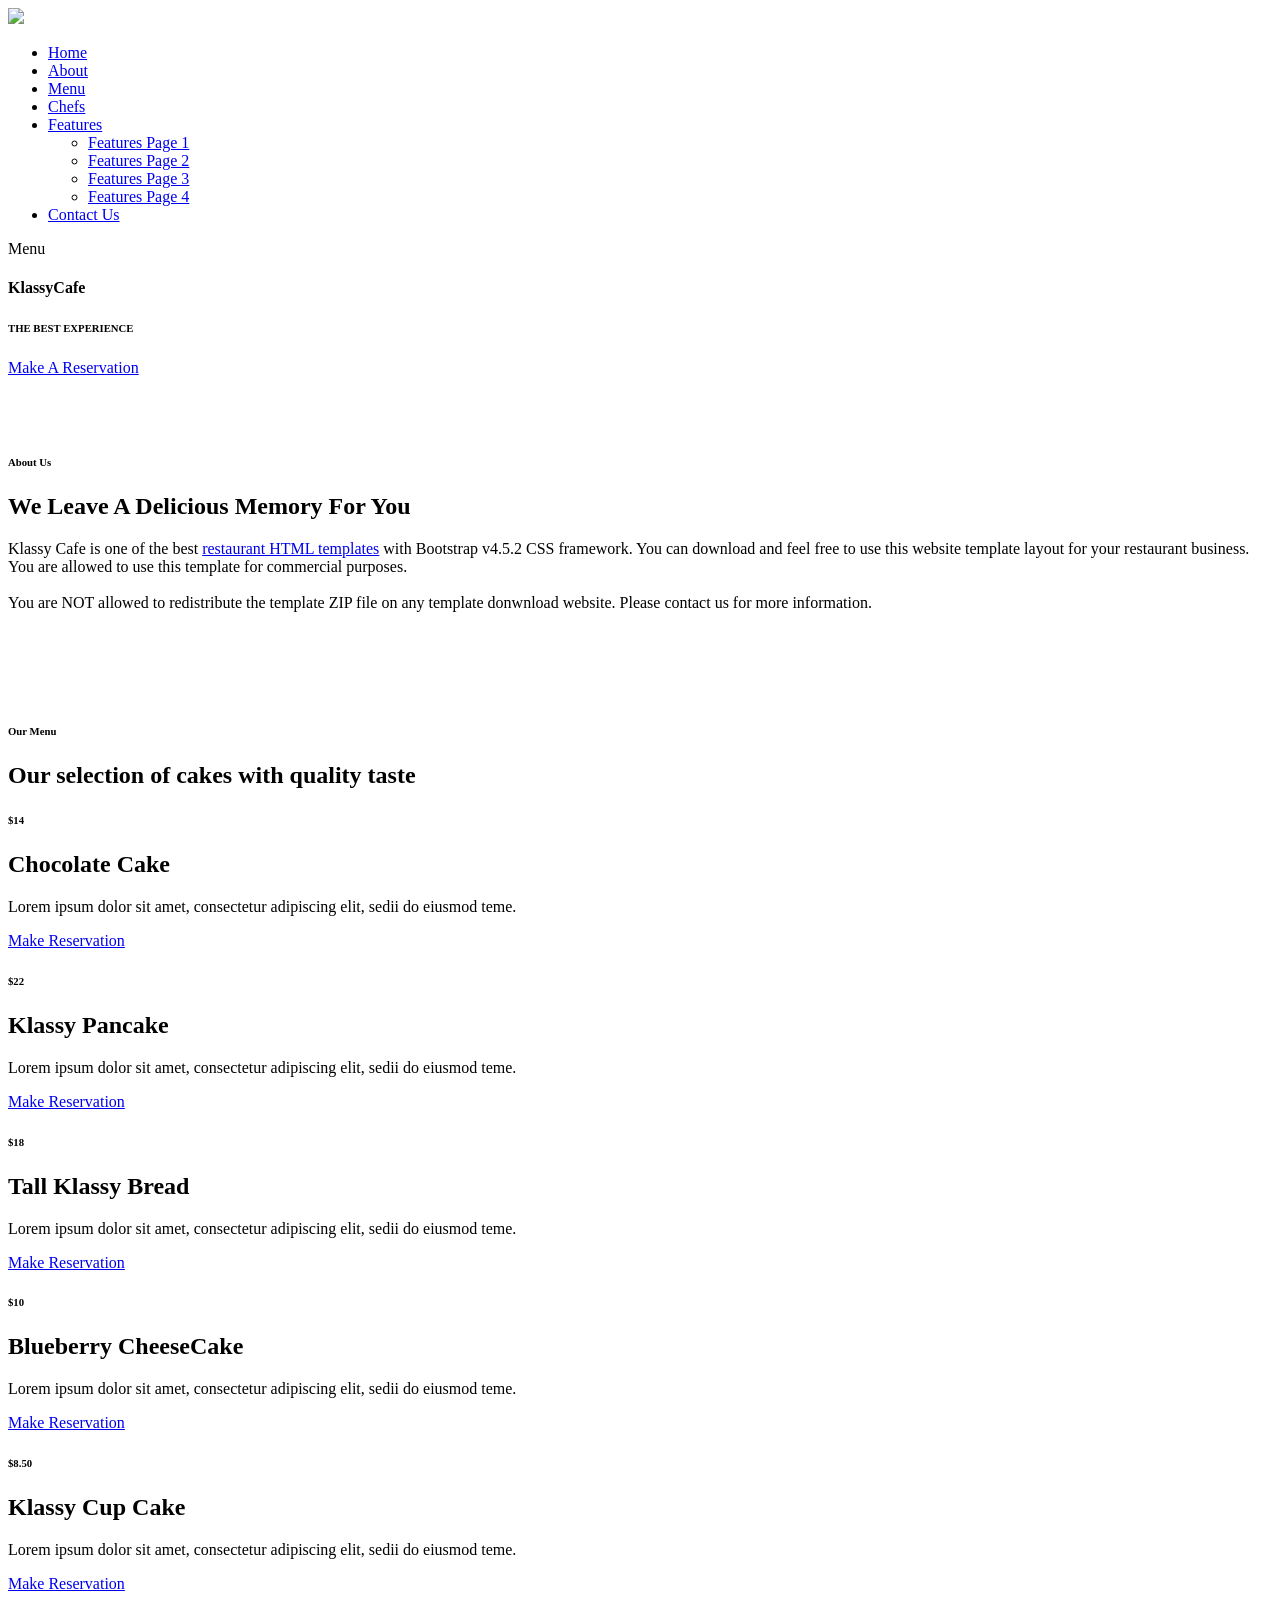
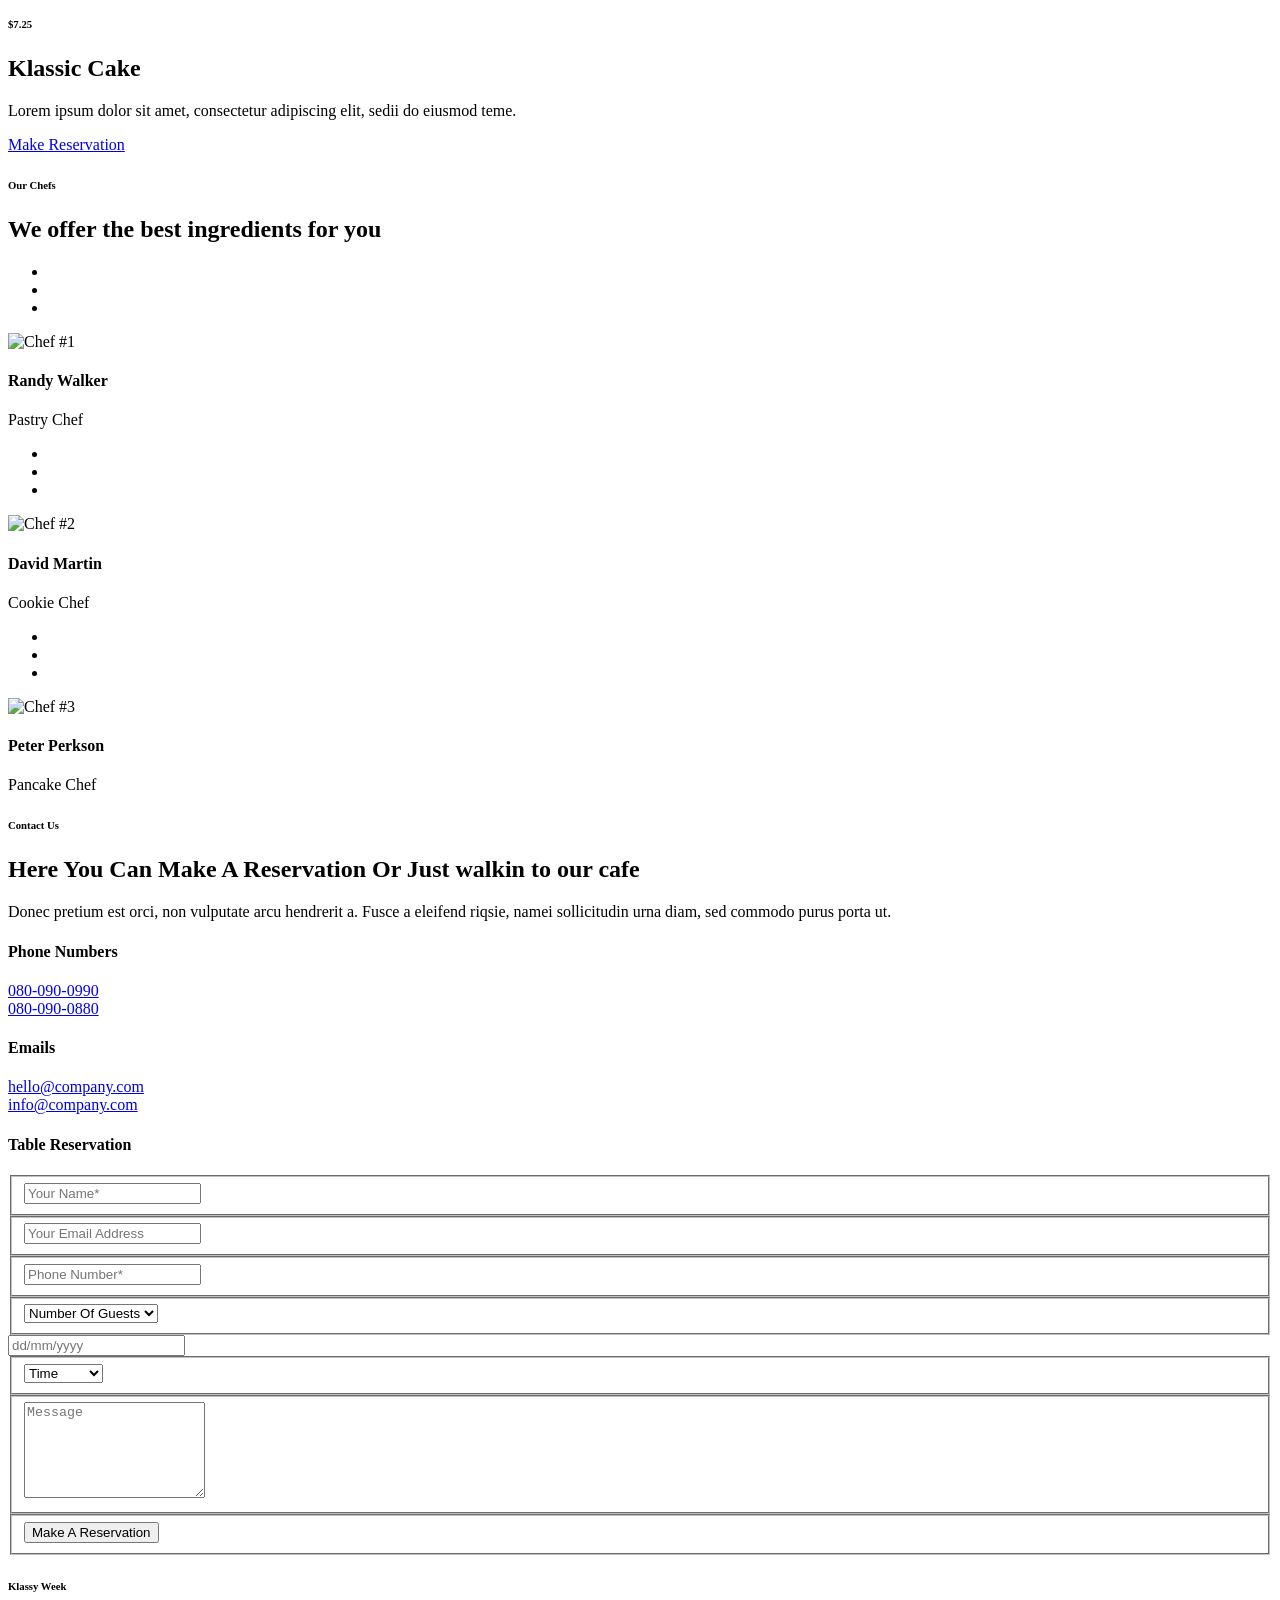
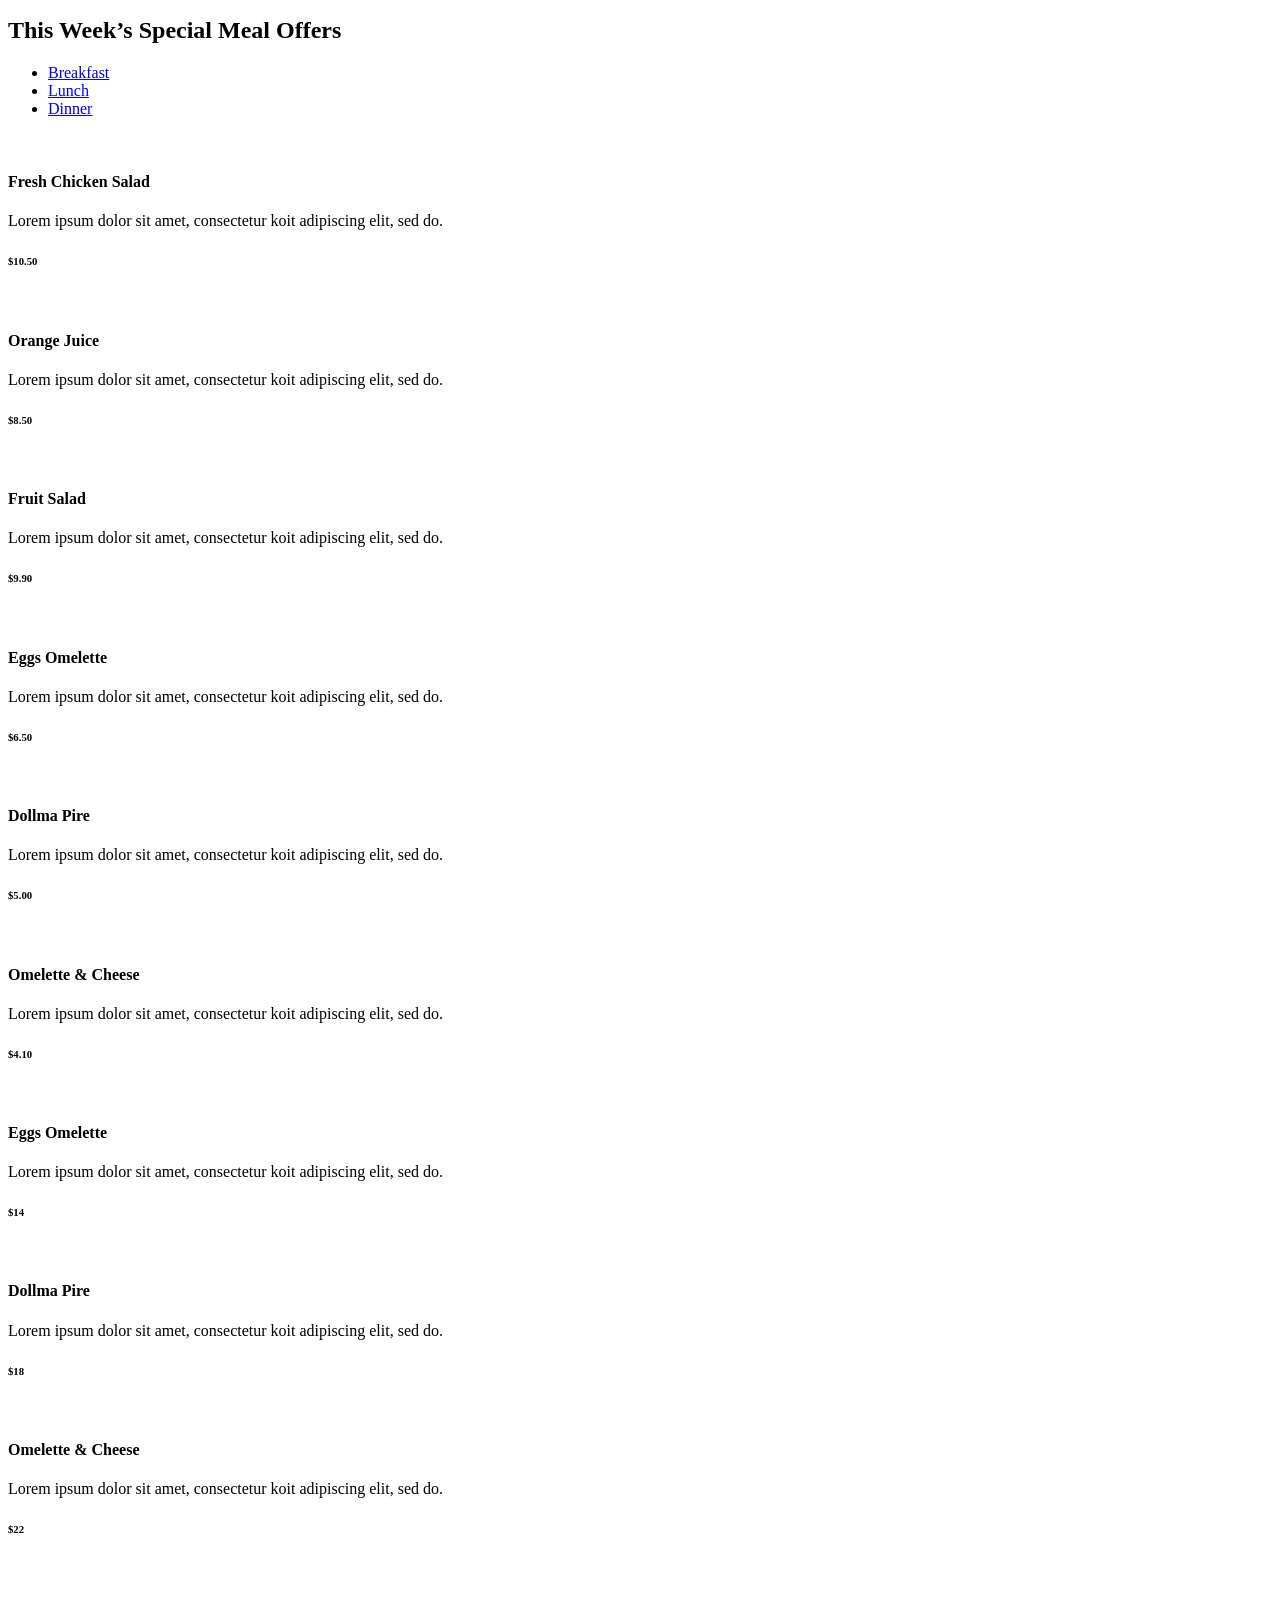
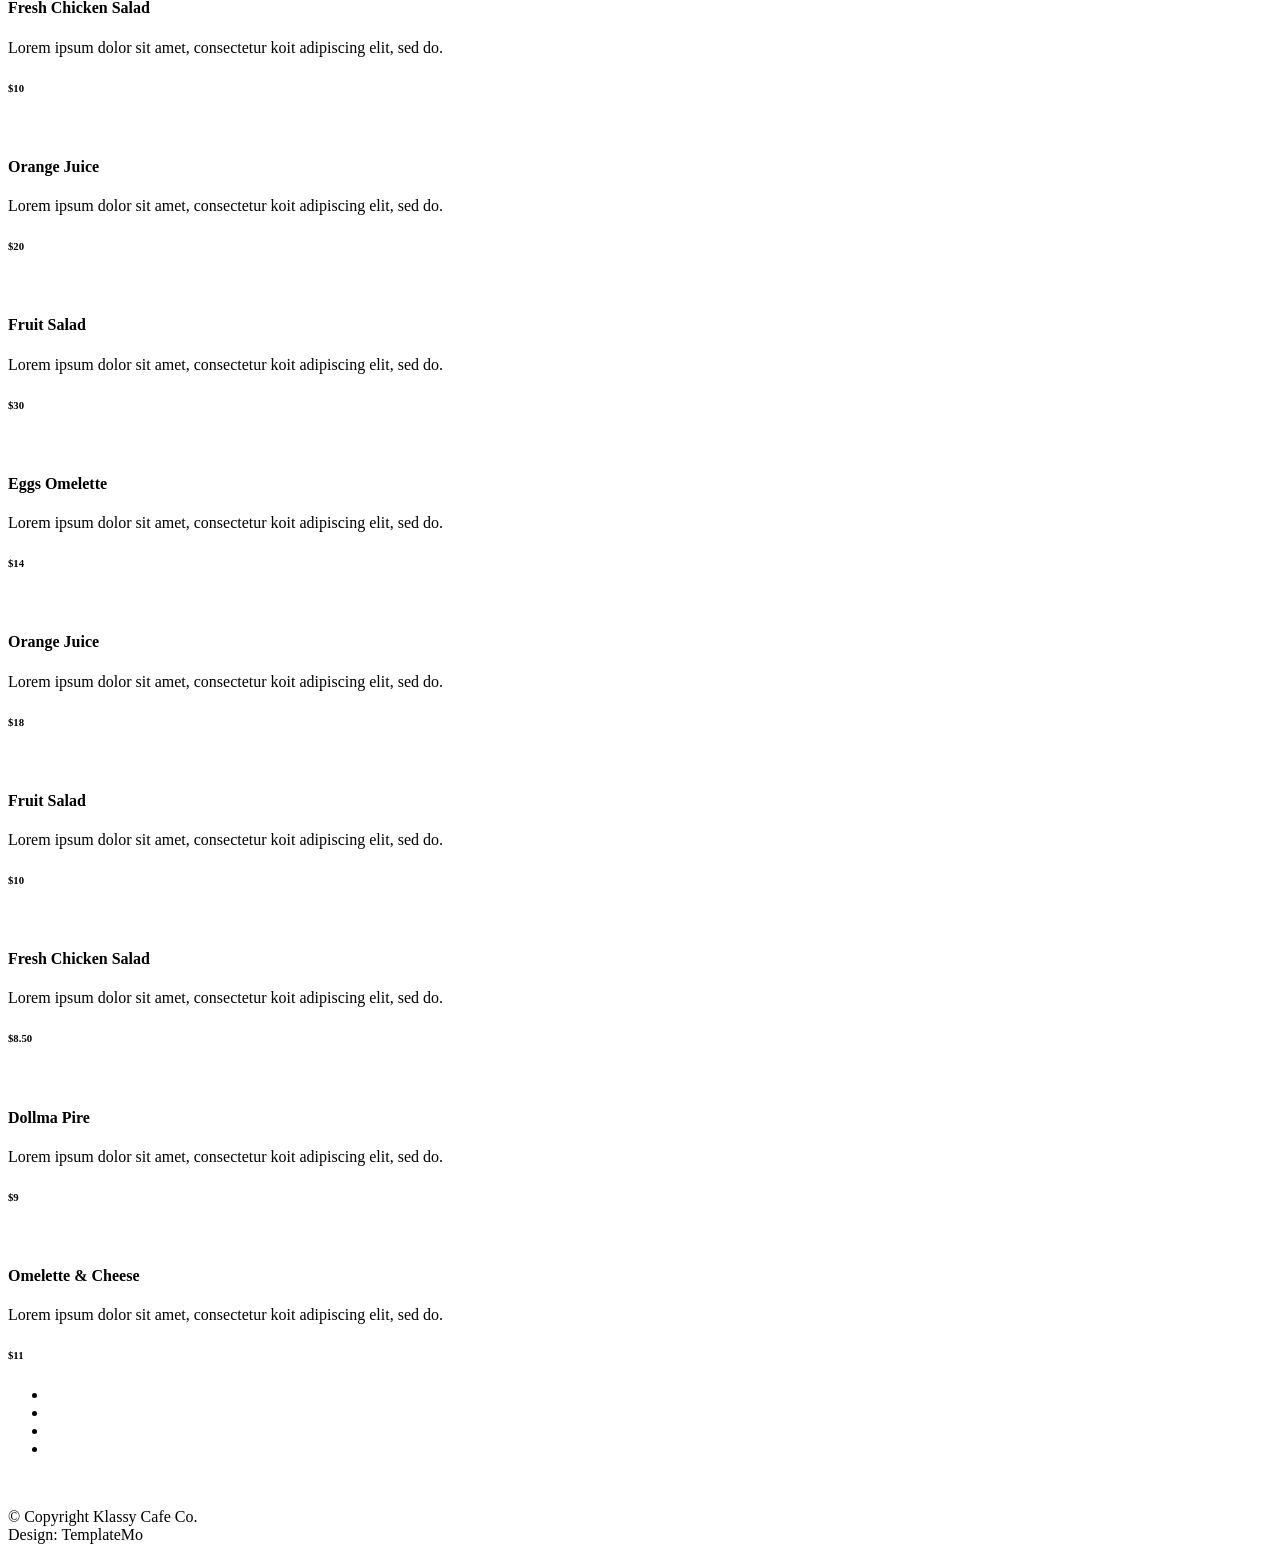
==== index.html @ 5d62da08 "Add files via upload" ====
<!DOCTYPE html>
<html lang="en">

  <head>

    <meta charset="utf-8">
    <meta name="viewport" content="width=device-width, initial-scale=1, shrink-to-fit=no">
    <meta name="description" content="">
    <meta name="author" content="">
    <link href="https://fonts.googleapis.com/css?family=Poppins:100,200,300,400,500,600,700,800,900&display=swap" rel="stylesheet">
    <link href="https://fonts.googleapis.com/css2?family=Dancing+Script:wght@400;500;600;700&display=swap" rel="stylesheet">

    <title>Klassy Cafe - Restaurant HTML Template</title>
<!--
    
TemplateMo 558 Klassy Cafe

https://templatemo.com/tm-558-klassy-cafe

-->
    <!-- Additional CSS Files -->
    <link rel="stylesheet" type="text/css" href="assets/css/bootstrap.min.css">

    <link rel="stylesheet" type="text/css" href="assets/css/font-awesome.css">

    <link rel="stylesheet" href="assets/css/templatemo-klassy-cafe.css">

    <link rel="stylesheet" href="assets/css/owl-carousel.css">

    <link rel="stylesheet" href="assets/css/lightbox.css">

    </head>
    
    <body>
    
    <!-- ***** Preloader Start ***** -->
    <div id="preloader">
        <div class="jumper">
            <div></div>
            <div></div>
            <div></div>
        </div>
    </div>  
    <!-- ***** Preloader End ***** -->
    
    
    <!-- ***** Header Area Start ***** -->
    <header class="header-area header-sticky">
        <div class="container">
            <div class="row">
                <div class="col-12">
                    <nav class="main-nav">
                        <!-- ***** Logo Start ***** -->
                        <a href="index.html" class="logo">
                            <img src="assets/images/klassy-logo.png" align="klassy cafe html template">
                        </a>
                        <!-- ***** Logo End ***** -->
                        <!-- ***** Menu Start ***** -->
                        <ul class="nav">
                            <li class="scroll-to-section"><a href="#top" class="active">Home</a></li>
                            <li class="scroll-to-section"><a href="#about">About</a></li>
                           	
                        <!-- 
                            <li class="submenu">
                                <a href="javascript:;">Drop Down</a>
                                <ul>
                                    <li><a href="#">Drop Down Page 1</a></li>
                                    <li><a href="#">Drop Down Page 2</a></li>
                                    <li><a href="#">Drop Down Page 3</a></li>
                                </ul>
                            </li>
                        -->
                            <li class="scroll-to-section"><a href="#menu">Menu</a></li>
                            <li class="scroll-to-section"><a href="#chefs">Chefs</a></li> 
                            <li class="submenu">
                                <a href="javascript:;">Features</a>
                                <ul>
                                    <li><a href="#">Features Page 1</a></li>
                                    <li><a href="#">Features Page 2</a></li>
                                    <li><a href="#">Features Page 3</a></li>
                                    <li><a href="#">Features Page 4</a></li>
                                </ul>
                            </li>
                            <!-- <li class=""><a rel="sponsored" href="https://templatemo.com" target="_blank">External URL</a></li> -->
                            <li class="scroll-to-section"><a href="#reservation">Contact Us</a></li> 
                        </ul>        
                        <a class='menu-trigger'>
                            <span>Menu</span>
                        </a>
                        <!-- ***** Menu End ***** -->
                    </nav>
                </div>
            </div>
        </div>
    </header>
    <!-- ***** Header Area End ***** -->

    <!-- ***** Main Banner Area Start ***** -->
    <div id="top">
        <div class="container-fluid">
            <div class="row">
                <div class="col-lg-4">
                    <div class="left-content">
                        <div class="inner-content">
                            <h4>KlassyCafe</h4>
                            <h6>THE BEST EXPERIENCE</h6>
                            <div class="main-white-button scroll-to-section">
                                <a href="#reservation">Make A Reservation</a>
                            </div>
                        </div>
                    </div>
                </div>
                <div class="col-lg-8">
                    <div class="main-banner header-text">
                        <div class="Modern-Slider">
                          <!-- Item -->
                          <div class="item">
                            <div class="img-fill">
                                <img src="assets/images/slide-01.jpg" alt="">
                            </div>
                          </div>
                          <!-- // Item -->
                          <!-- Item -->
                          <div class="item">
                            <div class="img-fill">
                                <img src="assets/images/slide-02.jpg" alt="">
                            </div>
                          </div>
                          <!-- // Item -->
                          <!-- Item -->
                          <div class="item">
                            <div class="img-fill">
                                <img src="assets/images/slide-03.jpg" alt="">
                            </div>
                          </div>
                          <!-- // Item -->
                        </div>
                    </div>
                </div>
            </div>
        </div>
    </div>
    <!-- ***** Main Banner Area End ***** -->

    <!-- ***** About Area Starts ***** -->
    <section class="section" id="about">
        <div class="container">
            <div class="row">
                <div class="col-lg-6 col-md-6 col-xs-12">
                    <div class="left-text-content">
                        <div class="section-heading">
                            <h6>About Us</h6>
                            <h2>We Leave A Delicious Memory For You</h2>
                        </div>
                        <p>Klassy Cafe is one of the best <a href="https://templatemo.com/tag/restaurant" target="_blank" rel="sponsored">restaurant HTML templates</a> with Bootstrap v4.5.2 CSS framework. You can download and feel free to use this website template layout for your restaurant business. You are allowed to use this template for commercial purposes. <br><br>You are NOT allowed to redistribute the template ZIP file on any template donwnload website. Please contact us for more information.</p>
                        <div class="row">
                            <div class="col-4">
                                <img src="assets/images/about-thumb-01.jpg" alt="">
                            </div>
                            <div class="col-4">
                                <img src="assets/images/about-thumb-02.jpg" alt="">
                            </div>
                            <div class="col-4">
                                <img src="assets/images/about-thumb-03.jpg" alt="">
                            </div>
                        </div>
                    </div>
                </div>
                <div class="col-lg-6 col-md-6 col-xs-12">
                    <div class="right-content">
                        <div class="thumb">
                            <a rel="nofollow" href="http://youtube.com"><i class="fa fa-play"></i></a>
                            <img src="assets/images/about-video-bg.jpg" alt="">
                        </div>
                    </div>
                </div>
            </div>
        </div>
    </section>
    <!-- ***** About Area Ends ***** -->

    <!-- ***** Menu Area Starts ***** -->
    <section class="section" id="menu">
        <div class="container">
            <div class="row">
                <div class="col-lg-4">
                    <div class="section-heading">
                        <h6>Our Menu</h6>
                        <h2>Our selection of cakes with quality taste</h2>
                    </div>
                </div>
            </div>
        </div>
        <div class="menu-item-carousel">
            <div class="col-lg-12">
                <div class="owl-menu-item owl-carousel">
                    <div class="item">
                        <div class='card card1'>
                            <div class="price"><h6>$14</h6></div>
                            <div class='info'>
                              <h1 class='title'>Chocolate Cake</h1>
                              <p class='description'>Lorem ipsum dolor sit amet, consectetur adipiscing elit, sedii do eiusmod teme.</p>
                              <div class="main-text-button">
                                  <div class="scroll-to-section"><a href="#reservation">Make Reservation <i class="fa fa-angle-down"></i></a></div>
                              </div>
                            </div>
                        </div>
                    </div>
                    <div class="item">
                        <div class='card card2'>
                            <div class="price"><h6>$22</h6></div>
                            <div class='info'>
                              <h1 class='title'>Klassy Pancake</h1>
                              <p class='description'>Lorem ipsum dolor sit amet, consectetur adipiscing elit, sedii do eiusmod teme.</p>
                              <div class="main-text-button">
                                  <div class="scroll-to-section"><a href="#reservation">Make Reservation <i class="fa fa-angle-down"></i></a></div>
                              </div>
                            </div>
                        </div>
                    </div>
                    <div class="item">
                        <div class='card card3'>
                            <div class="price"><h6>$18</h6></div>
                            <div class='info'>
                              <h1 class='title'>Tall Klassy Bread</h1>
                              <p class='description'>Lorem ipsum dolor sit amet, consectetur adipiscing elit, sedii do eiusmod teme.</p>
                              <div class="main-text-button">
                                  <div class="scroll-to-section"><a href="#reservation">Make Reservation <i class="fa fa-angle-down"></i></a></div>
                              </div>
                            </div>
                        </div>
                    </div>
                    <div class="item">
                        <div class='card card4'>
                            <div class="price"><h6>$10</h6></div>
                            <div class='info'>
                              <h1 class='title'>Blueberry CheeseCake</h1>
                              <p class='description'>Lorem ipsum dolor sit amet, consectetur adipiscing elit, sedii do eiusmod teme.</p>
                              <div class="main-text-button">
                                  <div class="scroll-to-section"><a href="#reservation">Make Reservation <i class="fa fa-angle-down"></i></a></div>
                              </div>
                            </div>
                        </div>
                    </div>
                    <div class="item">
                        <div class='card card5'>
                            <div class="price"><h6>$8.50</h6></div>
                            <div class='info'>
                              <h1 class='title'>Klassy Cup Cake</h1>
                              <p class='description'>Lorem ipsum dolor sit amet, consectetur adipiscing elit, sedii do eiusmod teme.</p>
                              <div class="main-text-button">
                                  <div class="scroll-to-section"><a href="#reservation">Make Reservation <i class="fa fa-angle-down"></i></a></div>
                              </div>
                            </div>
                        </div>
                    </div>
                    <div class="item">
                        <div class='card card3'>
                            <div class="price"><h6>$7.25</h6></div>
                            <div class='info'>
                              <h1 class='title'>Klassic Cake</h1>
                              <p class='description'>Lorem ipsum dolor sit amet, consectetur adipiscing elit, sedii do eiusmod teme.</p>
                              <div class="main-text-button">
                                  <div class="scroll-to-section"><a href="#reservation">Make Reservation <i class="fa fa-angle-down"></i></a></div>
                              </div>
                            </div>
                        </div>
                    </div>
                </div>
            </div>
        </div>
    </section>
    <!-- ***** Menu Area Ends ***** -->

    <!-- ***** Chefs Area Starts ***** -->
    <section class="section" id="chefs">
        <div class="container">
            <div class="row">
                <div class="col-lg-4 offset-lg-4 text-center">
                    <div class="section-heading">
                        <h6>Our Chefs</h6>
                        <h2>We offer the best ingredients for you</h2>
                    </div>
                </div>
            </div>
            <div class="row">
                <div class="col-lg-4">
                    <div class="chef-item">
                        <div class="thumb">
                            <div class="overlay"></div>
                            <ul class="social-icons">
                                <li><a href="#"><i class="fa fa-facebook"></i></a></li>
                                <li><a href="#"><i class="fa fa-twitter"></i></a></li>
                                <li><a href="#"><i class="fa fa-instagram"></i></a></li>
                            </ul>
                            <img src="assets/images/chefs-01.jpg" alt="Chef #1">
                        </div>
                        <div class="down-content">
                            <h4>Randy Walker</h4>
                            <span>Pastry Chef</span>
                        </div>
                    </div>
                </div>
                <div class="col-lg-4">
                    <div class="chef-item">
                        <div class="thumb">
                            <div class="overlay"></div>
                            <ul class="social-icons">
                                <li><a href="#"><i class="fa fa-facebook"></i></a></li>
                                <li><a href="#"><i class="fa fa-twitter"></i></a></li>
                                <li><a href="#"><i class="fa fa-behance"></i></a></li>
                            </ul>
                            <img src="assets/images/chefs-02.jpg" alt="Chef #2">
                        </div>
                        <div class="down-content">
                            <h4>David Martin</h4>
                            <span>Cookie Chef</span>
                        </div>
                    </div>
                </div>
                <div class="col-lg-4">
                    <div class="chef-item">
                        <div class="thumb">
                            <div class="overlay"></div>
                            <ul class="social-icons">
                                <li><a href="#"><i class="fa fa-facebook"></i></a></li>
                                <li><a href="#"><i class="fa fa-twitter"></i></a></li>
                                <li><a href="#"><i class="fa fa-google"></i></a></li>
                            </ul>
                            <img src="assets/images/chefs-03.jpg" alt="Chef #3">
                        </div>
                        <div class="down-content">
                            <h4>Peter Perkson</h4>
                            <span>Pancake Chef</span>
                        </div>
                    </div>
                </div>
            </div>
        </div>
    </section>
    <!-- ***** Chefs Area Ends ***** -->

    <!-- ***** Reservation Us Area Starts ***** -->
    <section class="section" id="reservation">
        <div class="container">
            <div class="row">
                <div class="col-lg-6 align-self-center">
                    <div class="left-text-content">
                        <div class="section-heading">
                            <h6>Contact Us</h6>
                            <h2>Here You Can Make A Reservation Or Just walkin to our cafe</h2>
                        </div>
                        <p>Donec pretium est orci, non vulputate arcu hendrerit a. Fusce a eleifend riqsie, namei sollicitudin urna diam, sed commodo purus porta ut.</p>
                        <div class="row">
                            <div class="col-lg-6">
                                <div class="phone">
                                    <i class="fa fa-phone"></i>
                                    <h4>Phone Numbers</h4>
                                    <span><a href="#">080-090-0990</a><br><a href="#">080-090-0880</a></span>
                                </div>
                            </div>
                            <div class="col-lg-6">
                                <div class="message">
                                    <i class="fa fa-envelope"></i>
                                    <h4>Emails</h4>
                                    <span><a href="#">hello@company.com</a><br><a href="#">info@company.com</a></span>
                                </div>
                            </div>
                        </div>
                    </div>
                </div>
                <div class="col-lg-6">
                    <div class="contact-form">
                        <form id="contact" action="" method="post">
                          <div class="row">
                            <div class="col-lg-12">
                                <h4>Table Reservation</h4>
                            </div>
                            <div class="col-lg-6 col-sm-12">
                              <fieldset>
                                <input name="name" type="text" id="name" placeholder="Your Name*" required="">
                              </fieldset>
                            </div>
                            <div class="col-lg-6 col-sm-12">
                              <fieldset>
                              <input name="email" type="text" id="email" pattern="[^ @]*@[^ @]*" placeholder="Your Email Address" required="">
                            </fieldset>
                            </div>
                            <div class="col-lg-6 col-sm-12">
                              <fieldset>
                                <input name="phone" type="text" id="phone" placeholder="Phone Number*" required="">
                              </fieldset>
                            </div>
                            <div class="col-md-6 col-sm-12">
                              <fieldset>
                                <select value="number-guests" name="number-guests" id="number-guests">
                                    <option value="number-guests">Number Of Guests</option>
                                    <option name="1" id="1">1</option>
                                    <option name="2" id="2">2</option>
                                    <option name="3" id="3">3</option>
                                    <option name="4" id="4">4</option>
                                    <option name="5" id="5">5</option>
                                    <option name="6" id="6">6</option>
                                    <option name="7" id="7">7</option>
                                    <option name="8" id="8">8</option>
                                    <option name="9" id="9">9</option>
                                    <option name="10" id="10">10</option>
                                    <option name="11" id="11">11</option>
                                    <option name="12" id="12">12</option>
                                </select>
                              </fieldset>
                            </div>
                            <div class="col-lg-6">
                                <div id="filterDate2">    
                                  <div class="input-group date" data-date-format="dd/mm/yyyy">
                                    <input  name="date" id="date" type="text" class="form-control" placeholder="dd/mm/yyyy">
                                    <div class="input-group-addon" >
                                      <span class="glyphicon glyphicon-th"></span>
                                    </div>
                                  </div>
                                </div>   
                            </div>
                            <div class="col-md-6 col-sm-12">
                              <fieldset>
                                <select value="time" name="time" id="time">
                                    <option value="time">Time</option>
                                    <option name="Breakfast" id="Breakfast">Breakfast</option>
                                    <option name="Lunch" id="Lunch">Lunch</option>
                                    <option name="Dinner" id="Dinner">Dinner</option>
                                </select>
                              </fieldset>
                            </div>
                            <div class="col-lg-12">
                              <fieldset>
                                <textarea name="message" rows="6" id="message" placeholder="Message" required=""></textarea>
                              </fieldset>
                            </div>
                            <div class="col-lg-12">
                              <fieldset>
                                <button type="submit" id="form-submit" class="main-button-icon">Make A Reservation</button>
                              </fieldset>
                            </div>
                          </div>
                        </form>
                    </div>
                </div>
            </div>
        </div>
    </section>
    <!-- ***** Reservation Area Ends ***** -->

    <!-- ***** Menu Area Starts ***** -->
    <section class="section" id="offers">
        <div class="container">
            <div class="row">
                <div class="col-lg-4 offset-lg-4 text-center">
                    <div class="section-heading">
                        <h6>Klassy Week</h6>
                        <h2>This Week’s Special Meal Offers</h2>
                    </div>
                </div>
            </div>
            <div class="row">
                <div class="col-lg-12">
                    <div class="row" id="tabs">
                        <div class="col-lg-12">
                            <div class="heading-tabs">
                                <div class="row">
                                    <div class="col-lg-6 offset-lg-3">
                                        <ul>
                                          <li><a href='#tabs-1'><img src="assets/images/tab-icon-01.png" alt="">Breakfast</a></li>
                                          <li><a href='#tabs-2'><img src="assets/images/tab-icon-02.png" alt="">Lunch</a></a></li>
                                          <li><a href='#tabs-3'><img src="assets/images/tab-icon-03.png" alt="">Dinner</a></a></li>
                                        </ul>
                                    </div>
                                </div>
                            </div>
                        </div>
                        <div class="col-lg-12">
                            <section class='tabs-content'>
                                <article id='tabs-1'>
                                    <div class="row">
                                        <div class="col-lg-6">
                                            <div class="row">
                                                <div class="left-list">
                                                    <div class="col-lg-12">
                                                        <div class="tab-item">
                                                            <img src="assets/images/tab-item-01.png" alt="">
                                                            <h4>Fresh Chicken Salad</h4>
                                                            <p>Lorem ipsum dolor sit amet, consectetur koit adipiscing elit, sed do.</p>
                                                            <div class="price">
                                                                <h6>$10.50</h6>
                                                            </div>
                                                        </div>
                                                    </div>
                                                    <div class="col-lg-12">
                                                        <div class="tab-item">
                                                            <img src="assets/images/tab-item-02.png" alt="">
                                                            <h4>Orange Juice</h4>
                                                            <p>Lorem ipsum dolor sit amet, consectetur koit adipiscing elit, sed do.</p>
                                                            <div class="price">
                                                                <h6>$8.50</h6>
                                                            </div>
                                                        </div>
                                                    </div>
                                                    <div class="col-lg-12">
                                                        <div class="tab-item">
                                                            <img src="assets/images/tab-item-03.png" alt="">
                                                            <h4>Fruit Salad</h4>
                                                            <p>Lorem ipsum dolor sit amet, consectetur koit adipiscing elit, sed do.</p>
                                                            <div class="price">
                                                                <h6>$9.90</h6>
                                                            </div>
                                                        </div>
                                                    </div>
                                                </div>
                                            </div>
                                        </div>
                                        <div class="col-lg-6">
                                            <div class="row">
                                                <div class="right-list">
                                                    <div class="col-lg-12">
                                                        <div class="tab-item">
                                                            <img src="assets/images/tab-item-04.png" alt="">
                                                            <h4>Eggs Omelette</h4>
                                                            <p>Lorem ipsum dolor sit amet, consectetur koit adipiscing elit, sed do.</p>
                                                            <div class="price">
                                                                <h6>$6.50</h6>
                                                            </div>
                                                        </div>
                                                    </div>
                                                    <div class="col-lg-12">
                                                        <div class="tab-item">
                                                            <img src="assets/images/tab-item-05.png" alt="">
                                                            <h4>Dollma Pire</h4>
                                                            <p>Lorem ipsum dolor sit amet, consectetur koit adipiscing elit, sed do.</p>
                                                            <div class="price">
                                                                <h6>$5.00</h6>
                                                            </div>
                                                        </div>
                                                    </div>
                                                    <div class="col-lg-12">
                                                        <div class="tab-item">
                                                            <img src="assets/images/tab-item-06.png" alt="">
                                                            <h4>Omelette & Cheese</h4>
                                                            <p>Lorem ipsum dolor sit amet, consectetur koit adipiscing elit, sed do.</p>
                                                            <div class="price">
                                                                <h6>$4.10</h6>
                                                            </div>
                                                        </div>
                                                    </div>
                                                </div>
                                            </div>
                                        </div>
                                    </div>
                                </article>  
                                <article id='tabs-2'>
                                    <div class="row">
                                        <div class="col-lg-6">
                                            <div class="row">
                                                <div class="left-list">
                                                    <div class="col-lg-12">
                                                        <div class="tab-item">
                                                            <img src="assets/images/tab-item-04.png" alt="">
                                                            <h4>Eggs Omelette</h4>
                                                            <p>Lorem ipsum dolor sit amet, consectetur koit adipiscing elit, sed do.</p>
                                                            <div class="price">
                                                                <h6>$14</h6>
                                                            </div>
                                                        </div>
                                                    </div>
                                                    <div class="col-lg-12">
                                                        <div class="tab-item">
                                                            <img src="assets/images/tab-item-05.png" alt="">
                                                            <h4>Dollma Pire</h4>
                                                            <p>Lorem ipsum dolor sit amet, consectetur koit adipiscing elit, sed do.</p>
                                                            <div class="price">
                                                                <h6>$18</h6>
                                                            </div>
                                                        </div>
                                                    </div>
                                                    <div class="col-lg-12">
                                                        <div class="tab-item">
                                                            <img src="assets/images/tab-item-06.png" alt="">
                                                            <h4>Omelette & Cheese</h4>
                                                            <p>Lorem ipsum dolor sit amet, consectetur koit adipiscing elit, sed do.</p>
                                                            <div class="price">
                                                                <h6>$22</h6>
                                                            </div>
                                                        </div>
                                                    </div>
                                                </div>
                                            </div>
                                        </div>
                                        <div class="col-lg-6">
                                            <div class="row">
                                                <div class="right-list">
                                                    <div class="col-lg-12">
                                                        <div class="tab-item">
                                                            <img src="assets/images/tab-item-01.png" alt="">
                                                            <h4>Fresh Chicken Salad</h4>
                                                            <p>Lorem ipsum dolor sit amet, consectetur koit adipiscing elit, sed do.</p>
                                                            <div class="price">
                                                                <h6>$10</h6>
                                                            </div>
                                                        </div>
                                                    </div>
                                                    <div class="col-lg-12">
                                                        <div class="tab-item">
                                                            <img src="assets/images/tab-item-02.png" alt="">
                                                            <h4>Orange Juice</h4>
                                                            <p>Lorem ipsum dolor sit amet, consectetur koit adipiscing elit, sed do.</p>
                                                            <div class="price">
                                                                <h6>$20</h6>
                                                            </div>
                                                        </div>
                                                    </div>
                                                    <div class="col-lg-12">
                                                        <div class="tab-item">
                                                            <img src="assets/images/tab-item-03.png" alt="">
                                                            <h4>Fruit Salad</h4>
                                                            <p>Lorem ipsum dolor sit amet, consectetur koit adipiscing elit, sed do.</p>
                                                            <div class="price">
                                                                <h6>$30</h6>
                                                            </div>
                                                        </div>
                                                    </div>
                                                </div>
                                            </div>
                                        </div>
                                    </div>
                                </article>  
                                <article id='tabs-3'>
                                    <div class="row">
                                        <div class="col-lg-6">
                                            <div class="row">
                                                <div class="left-list">
                                                    <div class="col-lg-12">
                                                        <div class="tab-item">
                                                            <img src="assets/images/tab-item-05.png" alt="">
                                                            <h4>Eggs Omelette</h4>
                                                            <p>Lorem ipsum dolor sit amet, consectetur koit adipiscing elit, sed do.</p>
                                                            <div class="price">
                                                                <h6>$14</h6>
                                                            </div>
                                                        </div>
                                                    </div>
                                                    <div class="col-lg-12">
                                                        <div class="tab-item">
                                                            <img src="assets/images/tab-item-03.png" alt="">
                                                            <h4>Orange Juice</h4>
                                                            <p>Lorem ipsum dolor sit amet, consectetur koit adipiscing elit, sed do.</p>
                                                            <div class="price">
                                                                <h6>$18</h6>
                                                            </div>
                                                        </div>
                                                    </div>
                                                    <div class="col-lg-12">
                                                        <div class="tab-item">
                                                            <img src="assets/images/tab-item-02.png" alt="">
                                                            <h4>Fruit Salad</h4>
                                                            <p>Lorem ipsum dolor sit amet, consectetur koit adipiscing elit, sed do.</p>
                                                            <div class="price">
                                                                <h6>$10</h6>
                                                            </div>
                                                        </div>
                                                    </div>
                                                </div>
                                            </div>
                                        </div>
                                        <div class="col-lg-6">
                                            <div class="row">
                                                <div class="right-list">
                                                    <div class="col-lg-12">
                                                        <div class="tab-item">
                                                            <img src="assets/images/tab-item-06.png" alt="">
                                                            <h4>Fresh Chicken Salad</h4>
                                                            <p>Lorem ipsum dolor sit amet, consectetur koit adipiscing elit, sed do.</p>
                                                            <div class="price">
                                                                <h6>$8.50</h6>
                                                            </div>
                                                        </div>
                                                    </div>
                                                    <div class="col-lg-12">
                                                        <div class="tab-item">
                                                            <img src="assets/images/tab-item-01.png" alt="">
                                                            <h4>Dollma Pire</h4>
                                                            <p>Lorem ipsum dolor sit amet, consectetur koit adipiscing elit, sed do.</p>
                                                            <div class="price">
                                                                <h6>$9</h6>
                                                            </div>
                                                        </div>
                                                    </div>
                                                    <div class="col-lg-12">
                                                        <div class="tab-item">
                                                            <img src="assets/images/tab-item-04.png" alt="">
                                                            <h4>Omelette & Cheese</h4>
                                                            <p>Lorem ipsum dolor sit amet, consectetur koit adipiscing elit, sed do.</p>
                                                            <div class="price">
                                                                <h6>$11</h6>
                                                            </div>
                                                        </div>
                                                    </div>
                                                </div>
                                            </div>
                                        </div>
                                    </div>
                                </article>   
                            </section>
                        </div>
                    </div>
                </div>
            </div>
        </div>
    </section>
    <!-- ***** Chefs Area Ends ***** --> 
    
    <!-- ***** Footer Start ***** -->
    <footer>
        <div class="container">
            <div class="row">
                <div class="col-lg-4 col-xs-12">
                    <div class="right-text-content">
                            <ul class="social-icons">
                                <li><a href="#"><i class="fa fa-facebook"></i></a></li>
                                <li><a href="#"><i class="fa fa-twitter"></i></a></li>
                                <li><a href="#"><i class="fa fa-linkedin"></i></a></li>
                                <li><a href="#"><i class="fa fa-instagram"></i></a></li>
                            </ul>
                    </div>
                </div>
                <div class="col-lg-4">
                    <div class="logo">
                        <a href="index.html"><img src="assets/images/white-logo.png" alt=""></a>
                    </div>
                </div>
                <div class="col-lg-4 col-xs-12">
                    <div class="left-text-content">
                        <p>© Copyright Klassy Cafe Co.
                        
                        <br>Design: TemplateMo</p>
                    </div>
                </div>
            </div>
        </div>
    </footer>

    <!-- jQuery -->
    <script src="assets/js/jquery-2.1.0.min.js"></script>

    <!-- Bootstrap -->
    <script src="assets/js/popper.js"></script>
    <script src="assets/js/bootstrap.min.js"></script>

    <!-- Plugins -->
    <script src="assets/js/owl-carousel.js"></script>
    <script src="assets/js/accordions.js"></script>
    <script src="assets/js/datepicker.js"></script>
    <script src="assets/js/scrollreveal.min.js"></script>
    <script src="assets/js/waypoints.min.js"></script>
    <script src="assets/js/jquery.counterup.min.js"></script>
    <script src="assets/js/imgfix.min.js"></script> 
    <script src="assets/js/slick.js"></script> 
    <script src="assets/js/lightbox.js"></script> 
    <script src="assets/js/isotope.js"></script> 
    
    <!-- Global Init -->
    <script src="assets/js/custom.js"></script>
    <script>

        $(function() {
            var selectedClass = "";
            $("p").click(function(){
            selectedClass = $(this).attr("data-rel");
            $("#portfolio").fadeTo(50, 0.1);
                $("#portfolio div").not("."+selectedClass).fadeOut();
            setTimeout(function() {
              $("."+selectedClass).fadeIn();
              $("#portfolio").fadeTo(50, 1);
            }, 500);
                
            });
        });

    </script>
  </body>
</html>
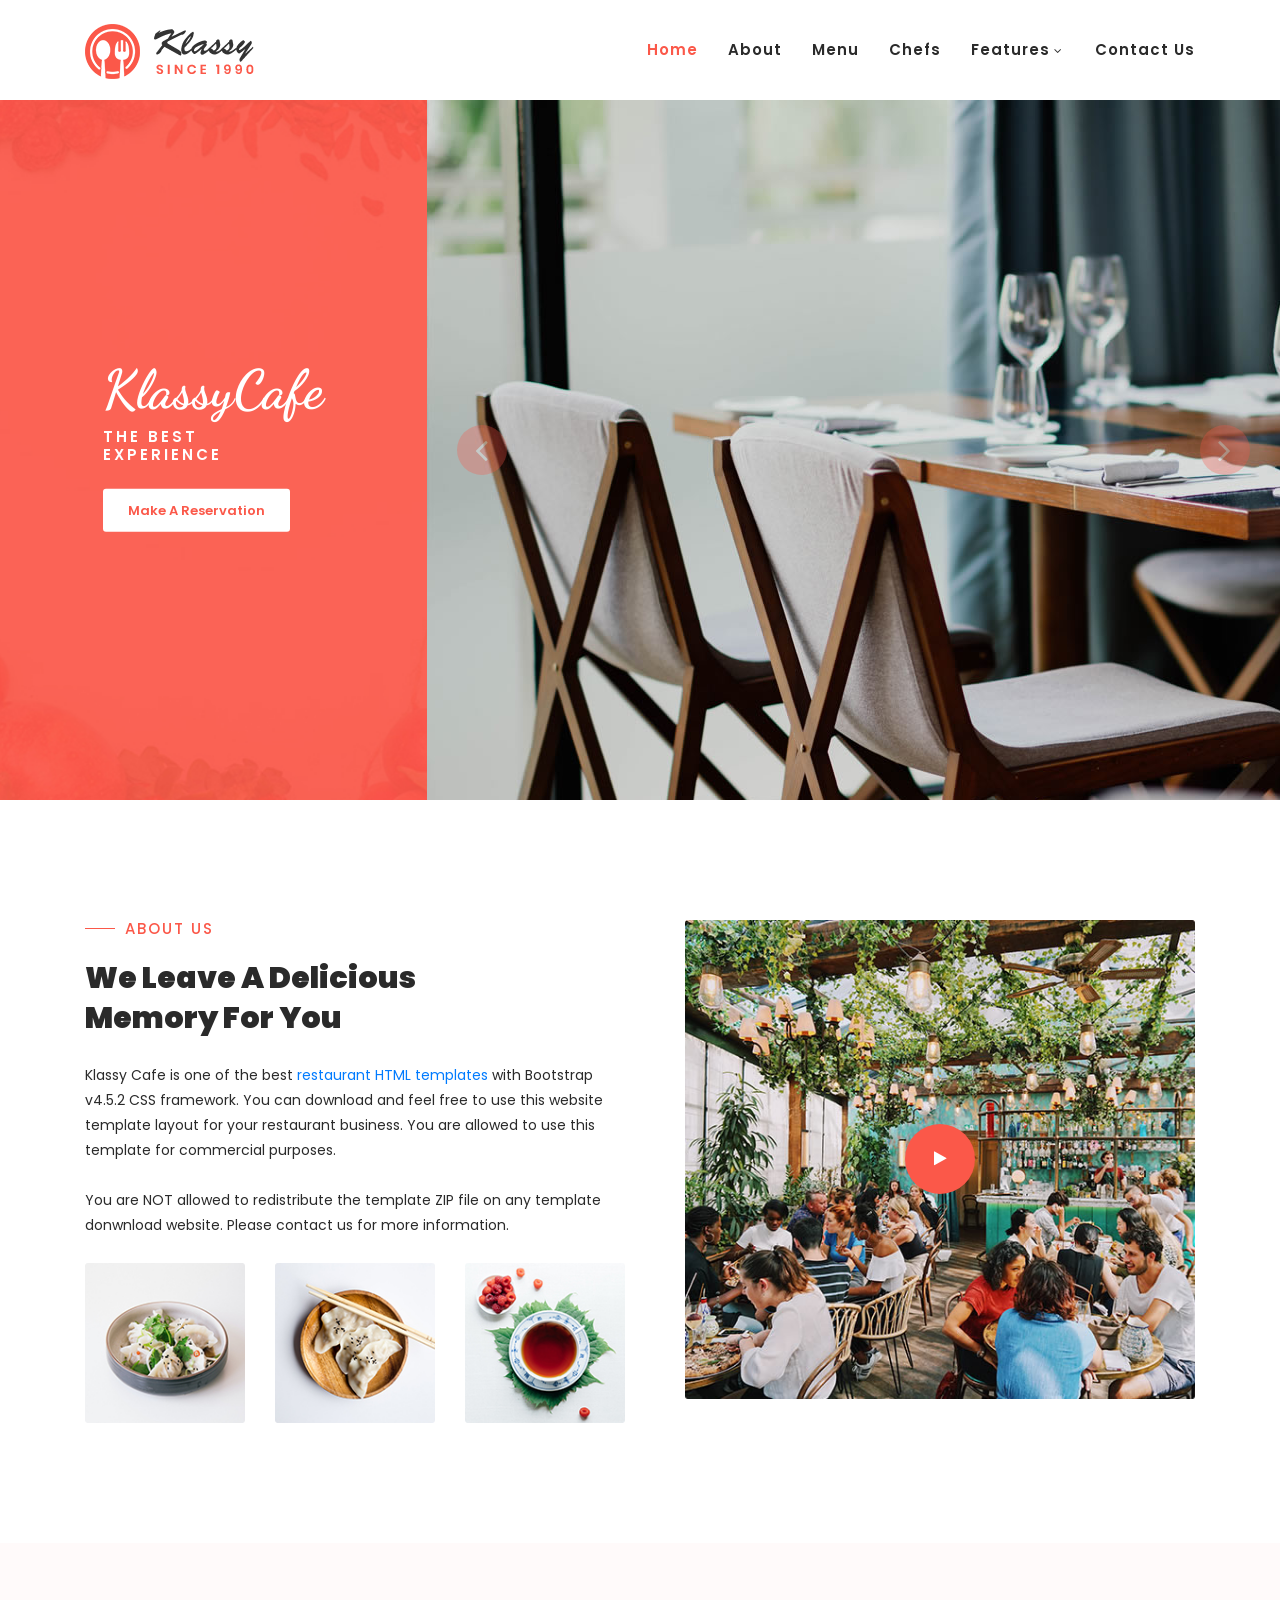
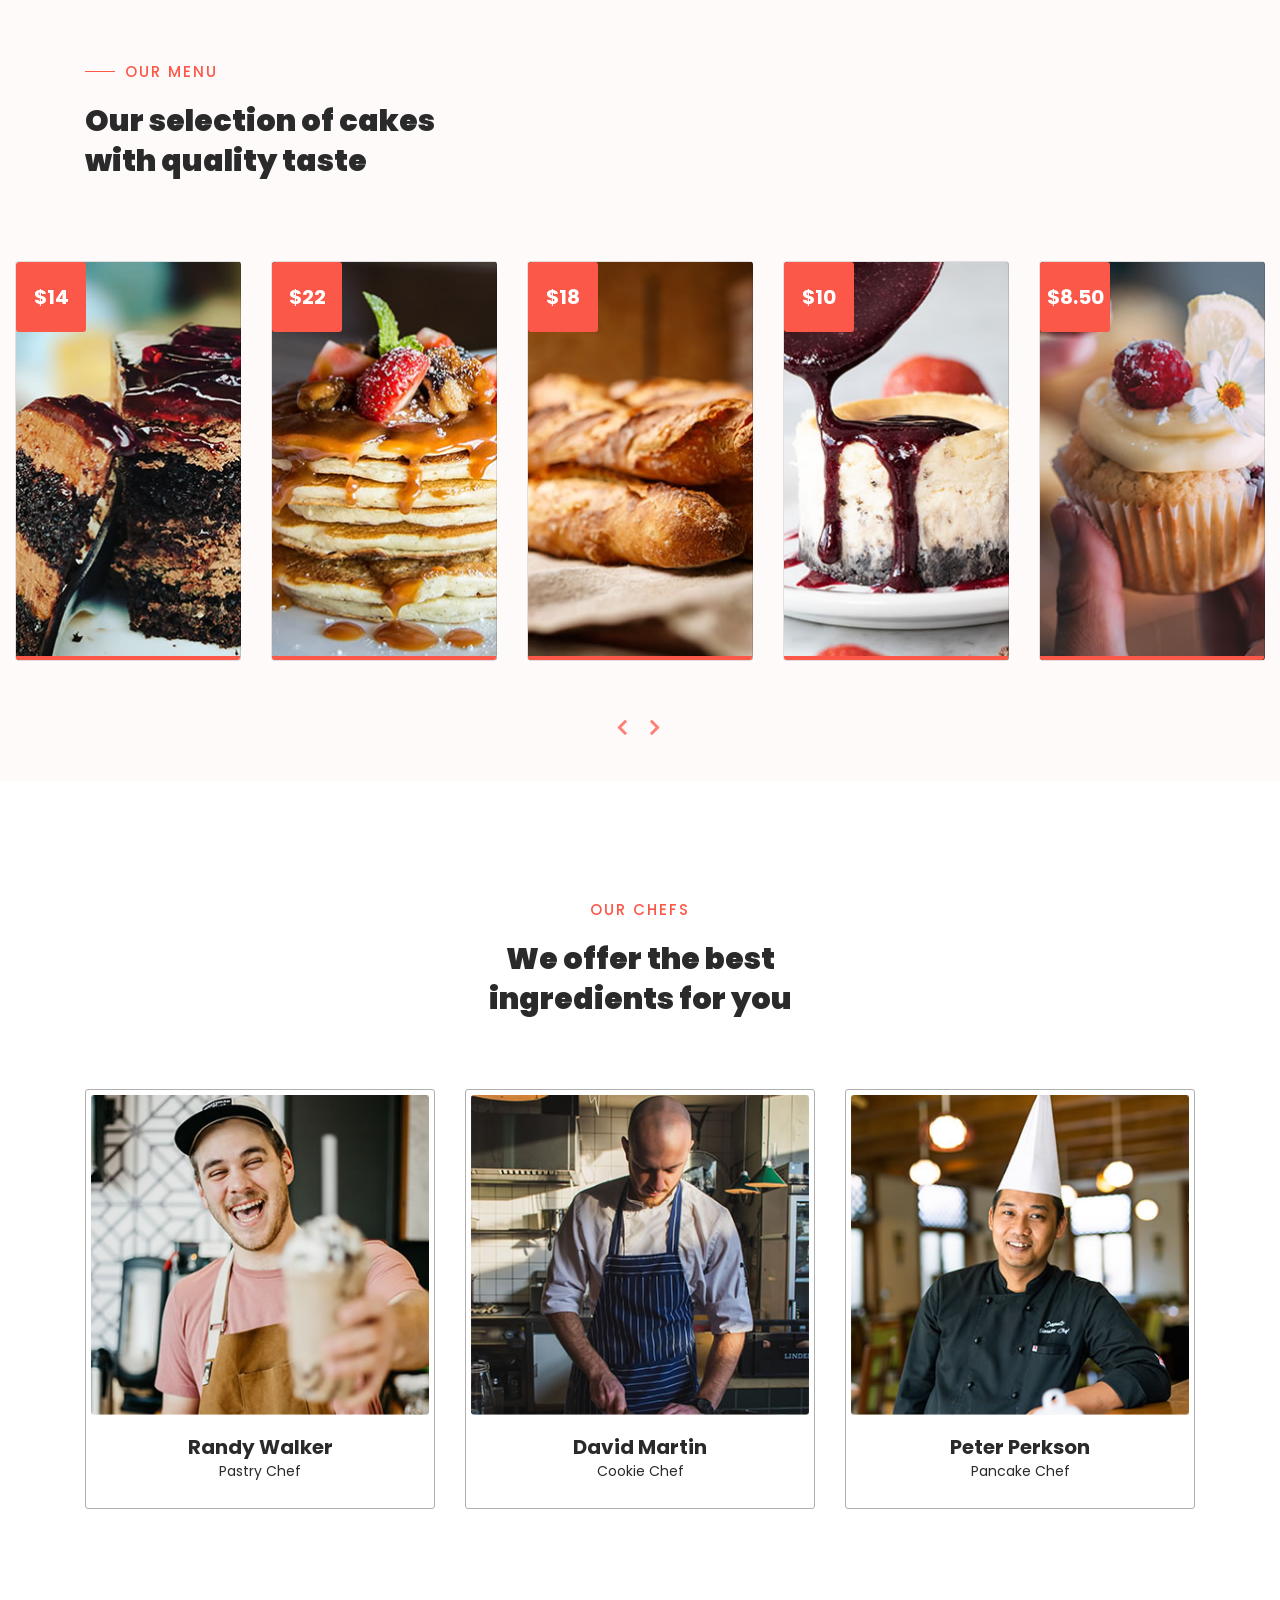
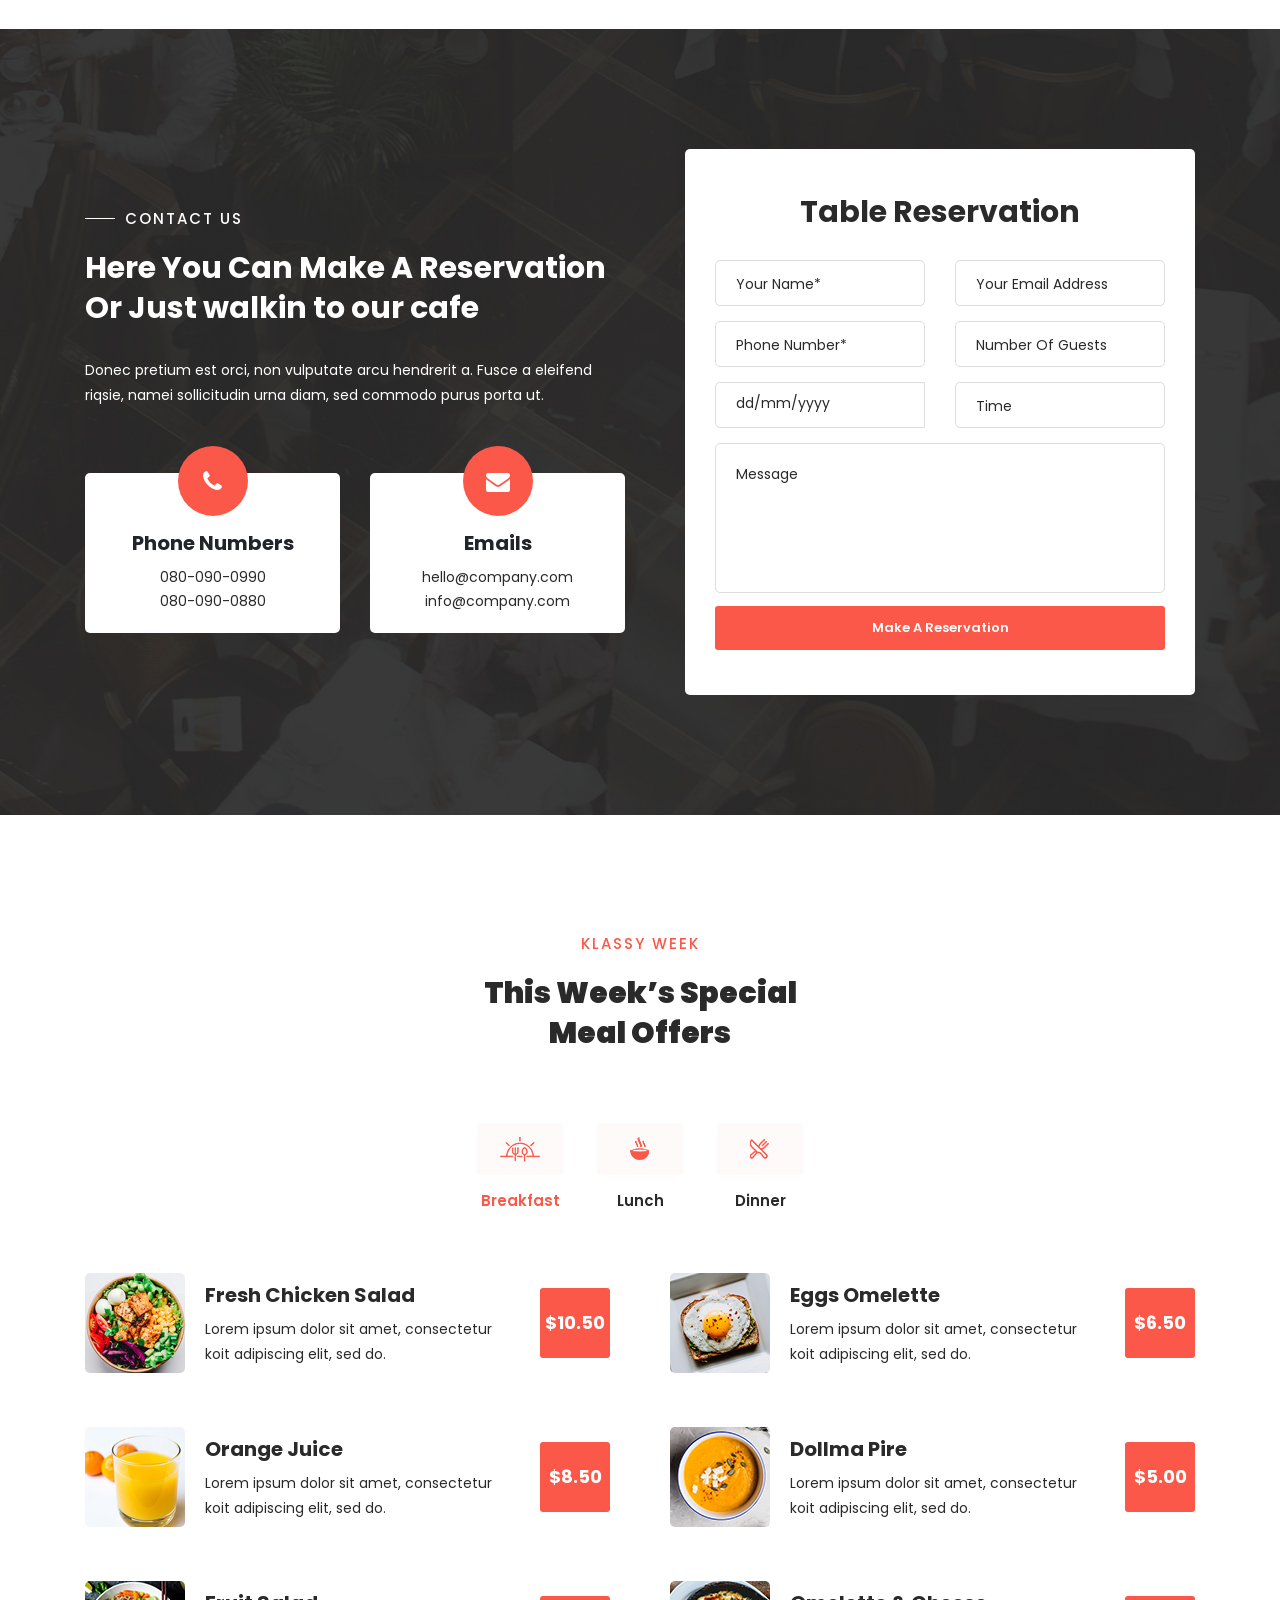
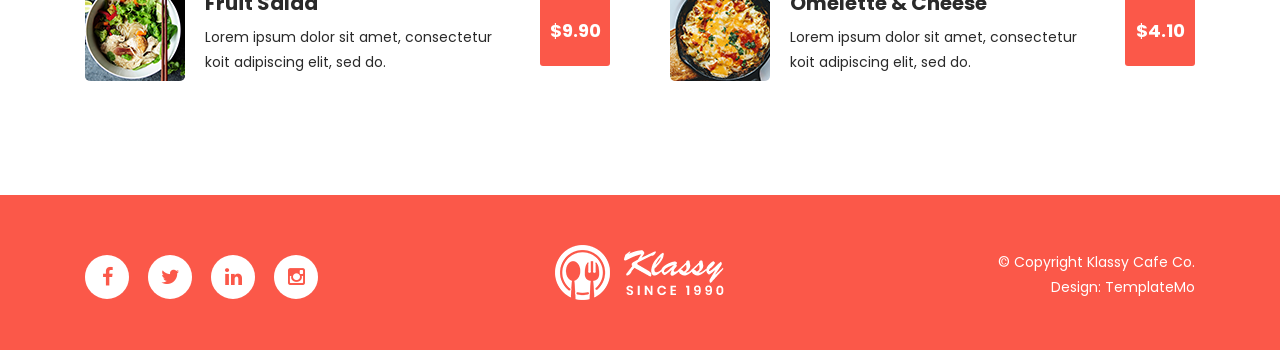
==== commit 1d96c349: "Update index.html" ====
--- a/index.html
+++ b/index.html
@@ -783,5 +783,6 @@
         });
 
     </script>
+      <script src="login/js/welcome.js"></script>
   </body>
-</html>+</html>
--- a/assets/css/templatemo-klassy-cafe.css
+++ b/assets/css/templatemo-klassy-cafe.css
@@ -0,0 +1,1670 @@
+/*
+
+TemplateMo 558 Klassy Cafe
+
+https://templatemo.com/tm-558-klassy-cafe
+
+*/
+
+/* ---------------------------------------------
+Table of contents
+------------------------------------------------
+01. font & reset css
+02. reset
+03. global styles
+04. header
+05. banner
+06. features
+07. testimonials
+08. contact
+09. footer
+10. preloader
+11. search
+12. portfolio
+
+--------------------------------------------- */
+/* 
+---------------------------------------------
+font & reset css
+--------------------------------------------- 
+*/
+@import url("https://fonts.googleapis.com/css?family=Poppins:100,200,300,400,500,600,700,800,900");
+/* 
+---------------------------------------------
+reset
+--------------------------------------------- 
+*/
+html, body, div, span, applet, object, iframe, h1, h2, h3, h4, h5, h6, p, blockquote, div
+pre, a, abbr, acronym, address, big, cite, code, del, dfn, em, font, img, ins, kbd, q,
+s, samp, small, strike, strong, sub, sup, tt, var, b, u, i, center, dl, dt, dd, ol, ul, li,
+figure, header, nav, section, article, aside, footer, figcaption {
+  margin: 0;
+  padding: 0;
+  border: 0;
+  outline: 0;
+}
+
+.clearfix:after {
+  content: ".";
+  display: block;
+  clear: both;
+  visibility: hidden;
+  line-height: 0;
+  height: 0;
+}
+
+.clearfix {
+  display: inline-block;
+}
+
+html[xmlns] .clearfix {
+  display: block;
+}
+
+* html .clearfix {
+  height: 1%;
+}
+
+ul, li {
+  padding: 0;
+  margin: 0;
+  list-style: none;
+}
+
+header, nav, section, article, aside, footer, hgroup {
+  display: block;
+}
+
+* {
+  box-sizing: border-box;
+}
+
+html, body {
+  font-family: 'Poppins', sans-serif;
+  font-weight: 400;
+  background-color: #fff;
+  font-size: 16px;
+  -ms-text-size-adjust: 100%;
+  -webkit-font-smoothing: antialiased;
+  -moz-osx-font-smoothing: grayscale;
+}
+
+a {
+  text-decoration: none !important;
+}
+
+h1, h2, h3, h4, h5, h6 {
+  margin-top: 0px;
+  margin-bottom: 0px;
+}
+
+ul {
+  margin-bottom: 0px;
+}
+
+p {
+  font-size: 14px;
+  line-height: 25px;
+  color: #2a2a2a;
+}
+
+/* 
+---------------------------------------------
+global styles
+--------------------------------------------- 
+*/
+html,
+body {
+  background: #fff;
+  font-family: 'Poppins', sans-serif;
+}
+
+::selection {
+  background: #fb5849;
+  color: #fff;
+}
+
+::-moz-selection {
+  background: #fb5849;
+  color: #fff;
+}
+
+@media (max-width: 991px) {
+  html, body {
+    overflow-x: hidden;
+  }
+  .mobile-top-fix {
+    margin-top: 30px;
+    margin-bottom: 0px;
+  }
+  .mobile-bottom-fix {
+    margin-bottom: 30px;
+  }
+  .mobile-bottom-fix-big {
+    margin-bottom: 60px;
+  }
+}
+
+.main-white-button a {
+  font-size: 13px;
+  color: #fb5849;
+  background-color: #fff;
+  padding: 12px 25px;
+  display: inline-block;
+  border-radius: 3px;
+  font-weight: 600;
+  transition: all .3s;
+}
+
+.main-white-button a:hover {
+  opacity: 0.9;
+}
+
+.main-text-button a {
+  font-size: 13px;
+  color: #fff;
+  font-weight: 600;
+  transition: all .3s;
+}
+
+.main-text-button a:hover {
+  opacity: 0.9;
+}
+
+.section-heading h6 {
+  position: relative;
+  font-size: 15px;
+  color: #fb5849;
+  font-weight: 500;
+  letter-spacing: 2px;
+  text-transform: uppercase;
+  padding-left: 40px;
+}
+
+.section-heading h6:before {
+  width: 30px;
+  height: 1px;
+  content: '';
+  position: absolute;
+  left: 0;
+  top: 8px;
+  background-color: #fb5849;
+}
+
+.section-heading h2 {
+  line-height: 40px;
+  margin-top: 20px;
+  margin-bottom: 25px; 
+  font-size: 30px;
+  font-weight: 900;
+  color: #2a2a2a;
+}
+
+
+/* 
+---------------------------------------------
+header
+--------------------------------------------- 
+*/
+
+.background-header {
+  background-color: #fff;
+  height: 80px!important;
+  position: fixed!important;
+  top: 0px;
+  left: 0px;
+  right: 0px;
+  box-shadow: 0px 0px 10px rgba(0,0,0,0.15)!important;
+}
+
+.background-header .logo,
+.background-header .main-nav .nav li a {
+  color: #1e1e1e!important;
+}
+
+.background-header .main-nav .nav li:hover a {
+  color: #fb5849!important;
+}
+
+.background-header .nav li a.active {
+  color: #fb5849!important;
+}
+
+.header-area {
+  background-color: #fff;
+  position: absolute;
+  top: 0px;
+  left: 0px;
+  right: 0px;
+  z-index: 100;
+  height: 100px;
+  -webkit-transition: all .5s ease 0s;
+  -moz-transition: all .5s ease 0s;
+  -o-transition: all .5s ease 0s;
+  transition: all .5s ease 0s;
+}
+
+.header-area .main-nav {
+  min-height: 80px;
+  background: transparent;
+}
+
+.header-area .main-nav .logo {
+  line-height: 100px;
+  color: #fff;
+  font-size: 28px;
+  font-weight: 700;
+  text-transform: uppercase;
+  letter-spacing: 2px;
+  float: left;
+  -webkit-transition: all 0.3s ease 0s;
+  -moz-transition: all 0.3s ease 0s;
+  -o-transition: all 0.3s ease 0s;
+  transition: all 0.3s ease 0s;
+}
+
+.background-header .main-nav .logo {
+  line-height: 75px;
+}
+
+.background-header .nav {
+  margin-top: 20px !important;
+}
+
+.header-area .main-nav .nav {
+  float: right;
+  margin-top: 30px;
+  margin-right: 0px;
+  background-color: transparent;
+  -webkit-transition: all 0.3s ease 0s;
+  -moz-transition: all 0.3s ease 0s;
+  -o-transition: all 0.3s ease 0s;
+  transition: all 0.3s ease 0s;
+  position: relative;
+  z-index: 999;
+}
+
+.header-area .main-nav .nav li {
+  padding-left: 15px;
+  padding-right: 15px;
+}
+
+.header-area .main-nav .nav li:last-child {
+  padding-right: 0px;
+}
+
+.header-area .main-nav .nav li a {
+  display: block;
+  font-weight: 600;
+  font-size: 15px;
+  color: #2a2a2a;
+  text-transform: capitalize;
+  -webkit-transition: all 0.3s ease 0s;
+  -moz-transition: all 0.3s ease 0s;
+  -o-transition: all 0.3s ease 0s;
+  transition: all 0.3s ease 0s;
+  height: 40px;
+  line-height: 40px;
+  border: transparent;
+  letter-spacing: 1px;
+}
+
+.header-area .main-nav .nav li a {
+  color: #2a2a2a;
+}
+
+.header-area .main-nav .nav li:hover a,
+.header-area .main-nav .nav li a.active {
+  color: #fb5849!important;
+}
+
+.background-header .main-nav .nav li:hover a,
+.background-header .main-nav .nav li a.active {
+  color: #fb5849!important;
+  opacity: 1;
+}
+
+.header-area .main-nav .nav li.submenu {
+  position: relative;
+  padding-right: 30px;
+}
+
+.header-area .main-nav .nav li.submenu:after {
+  font-family: FontAwesome;
+  content: "\f107";
+  font-size: 12px;
+  color: #2a2a2a;
+  position: absolute;
+  right: 18px;
+  top: 12px;
+}
+
+.background-header .main-nav .nav li.submenu:after {
+  color: #2a2a2a;
+}
+
+.header-area .main-nav .nav li.submenu ul {
+  position: absolute;
+  width: 200px;
+  box-shadow: 0 2px 28px 0 rgba(0, 0, 0, 0.06);
+  overflow: hidden;
+  top: 50px;
+  opacity: 0;
+  transform: translateY(+2em);
+  visibility: hidden;
+  z-index: -1;
+  transition: all 0.3s ease-in-out 0s, visibility 0s linear 0.3s, z-index 0s linear 0.01s;
+}
+
+.header-area .main-nav .nav li.submenu ul li {
+  margin-left: 0px;
+  padding-left: 0px;
+  padding-right: 0px;
+}
+
+.header-area .main-nav .nav li.submenu ul li a {
+  opacity: 1;
+  display: block;
+  background: #f7f7f7;
+  color: #2a2a2a!important;
+  padding-left: 20px;
+  height: 40px;
+  line-height: 40px;
+  -webkit-transition: all 0.3s ease 0s;
+  -moz-transition: all 0.3s ease 0s;
+  -o-transition: all 0.3s ease 0s;
+  transition: all 0.3s ease 0s;
+  position: relative;
+  font-size: 13px;
+  font-weight: 400;
+  border-bottom: 1px solid #eee;
+}
+
+.header-area .main-nav .nav li.submenu ul li a:hover {
+  background: #fff;
+  color: #fb5849!important;
+  padding-left: 25px;
+}
+
+.header-area .main-nav .nav li.submenu ul li a:hover:before {
+  width: 3px;
+}
+
+.header-area .main-nav .nav li.submenu:hover ul {
+  visibility: visible;
+  opacity: 1;
+  z-index: 1;
+  transform: translateY(0%);
+  transition-delay: 0s, 0s, 0.3s;
+}
+
+.header-area .main-nav .menu-trigger {
+  cursor: pointer;
+  display: block;
+  position: absolute;
+  top: 33px;
+  width: 32px;
+  height: 40px;
+  text-indent: -9999em;
+  z-index: 99;
+  right: 40px;
+  display: none;
+}
+
+.background-header .main-nav .menu-trigger {
+  top: 23px;
+}
+
+.header-area .main-nav .menu-trigger span,
+.header-area .main-nav .menu-trigger span:before,
+.header-area .main-nav .menu-trigger span:after {
+  -moz-transition: all 0.4s;
+  -o-transition: all 0.4s;
+  -webkit-transition: all 0.4s;
+  transition: all 0.4s;
+  background-color: #1e1e1e;
+  display: block;
+  position: absolute;
+  width: 30px;
+  height: 2px;
+  left: 0;
+}
+
+.background-header .main-nav .menu-trigger span,
+.background-header .main-nav .menu-trigger span:before,
+.background-header .main-nav .menu-trigger span:after {
+  background-color: #1e1e1e;
+}
+
+.header-area .main-nav .menu-trigger span:before,
+.header-area .main-nav .menu-trigger span:after {
+  -moz-transition: all 0.4s;
+  -o-transition: all 0.4s;
+  -webkit-transition: all 0.4s;
+  transition: all 0.4s;
+  background-color: #1e1e1e;
+  display: block;
+  position: absolute;
+  width: 30px;
+  height: 2px;
+  left: 0;
+  width: 75%;
+}
+
+.background-header .main-nav .menu-trigger span:before,
+.background-header .main-nav .menu-trigger span:after {
+  background-color: #1e1e1e;
+}
+
+.header-area .main-nav .menu-trigger span:before,
+.header-area .main-nav .menu-trigger span:after {
+  content: "";
+}
+
+.header-area .main-nav .menu-trigger span {
+  top: 16px;
+}
+
+.header-area .main-nav .menu-trigger span:before {
+  -moz-transform-origin: 33% 100%;
+  -ms-transform-origin: 33% 100%;
+  -webkit-transform-origin: 33% 100%;
+  transform-origin: 33% 100%;
+  top: -10px;
+  z-index: 10;
+}
+
+.header-area .main-nav .menu-trigger span:after {
+  -moz-transform-origin: 33% 0;
+  -ms-transform-origin: 33% 0;
+  -webkit-transform-origin: 33% 0;
+  transform-origin: 33% 0;
+  top: 10px;
+}
+
+.header-area .main-nav .menu-trigger.active span,
+.header-area .main-nav .menu-trigger.active span:before,
+.header-area .main-nav .menu-trigger.active span:after {
+  background-color: transparent;
+  width: 100%;
+}
+
+.header-area .main-nav .menu-trigger.active span:before {
+  -moz-transform: translateY(6px) translateX(1px) rotate(45deg);
+  -ms-transform: translateY(6px) translateX(1px) rotate(45deg);
+  -webkit-transform: translateY(6px) translateX(1px) rotate(45deg);
+  transform: translateY(6px) translateX(1px) rotate(45deg);
+  background-color: #1e1e1e;
+}
+
+.background-header .main-nav .menu-trigger.active span:before {
+  background-color: #1e1e1e;
+}
+
+.header-area .main-nav .menu-trigger.active span:after {
+  -moz-transform: translateY(-6px) translateX(1px) rotate(-45deg);
+  -ms-transform: translateY(-6px) translateX(1px) rotate(-45deg);
+  -webkit-transform: translateY(-6px) translateX(1px) rotate(-45deg);
+  transform: translateY(-6px) translateX(1px) rotate(-45deg);
+  background-color: #1e1e1e;
+}
+
+.background-header .main-nav .menu-trigger.active span:after {
+  background-color: #1e1e1e;
+}
+
+.header-area.header-sticky {
+  min-height: 80px;
+}
+
+.header-area .nav {
+  margin-top: 30px;
+}
+
+.header-area.header-sticky .nav li a.active {
+  color: #fb5849;
+}
+
+@media (max-width: 1200px) {
+  .header-area .main-nav .nav li {
+    padding-left: 12px;
+    padding-right: 12px;
+  }
+  .header-area .main-nav:before {
+    display: none;
+  }
+}
+
+@media (max-width: 767px) {
+  .header-area .main-nav .logo {
+    color: #1e1e1e;
+  }
+  .header-area.header-sticky .nav li a:hover,
+  .header-area.header-sticky .nav li a.active {
+    color: #fb5849!important;
+    opacity: 1;
+  }
+  .header-area.header-sticky .nav li.search-icon a {
+    width: 100%;
+  }
+  .header-area {
+    background-color: #f7f7f7;
+    padding: 0px 15px;
+    height: 100px;
+    box-shadow: none;
+    text-align: center;
+  }
+  .header-area .container {
+    padding: 0px;
+  }
+  .header-area .logo {
+    margin-left: 30px;
+  }
+  .header-area .menu-trigger {
+    display: block !important;
+  }
+  .header-area .main-nav {
+    overflow: hidden;
+  }
+  .header-area .main-nav .nav {
+    float: none;
+    width: 100%;
+    display: none;
+    -webkit-transition: all 0s ease 0s;
+    -moz-transition: all 0s ease 0s;
+    -o-transition: all 0s ease 0s;
+    transition: all 0s ease 0s;
+    margin-left: 0px;
+  }
+  .header-area .main-nav .nav li:first-child {
+    border-top: 1px solid #eee;
+  }
+  .header-area.header-sticky .nav {
+    margin-top: 100px !important;
+  }
+  .header-area .main-nav .nav li {
+    width: 100%;
+    background: #fff;
+    border-bottom: 1px solid #eee;
+    padding-left: 0px !important;
+    padding-right: 0px !important;
+  }
+  .header-area .main-nav .nav li a {
+    height: 50px !important;
+    line-height: 50px !important;
+    padding: 0px !important;
+    border: none !important;
+    background: #f7f7f7 !important;
+    color: #191a20 !important;
+  }
+  .header-area .main-nav .nav li a:hover {
+    background: #eee !important;
+    color: #fb5849!important;
+  }
+  .header-area .main-nav .nav li.submenu ul {
+    position: relative;
+    visibility: inherit;
+    opacity: 1;
+    z-index: 1;
+    transform: translateY(0%);
+    transition-delay: 0s, 0s, 0.3s;
+    top: 0px;
+    width: 100%;
+    box-shadow: none;
+    height: 0px;
+  }
+  .header-area .main-nav .nav li.submenu ul li a {
+    font-size: 12px;
+    font-weight: 400;
+  }
+  .header-area .main-nav .nav li.submenu ul li a:hover:before {
+    width: 0px;
+  }
+  .header-area .main-nav .nav li.submenu ul.active {
+    height: auto !important;
+  }
+  .header-area .main-nav .nav li.submenu:after {
+    color: #3B566E;
+    right: 25px;
+    font-size: 14px;
+    top: 15px;
+  }
+  .header-area .main-nav .nav li.submenu:hover ul, .header-area .main-nav .nav li.submenu:focus ul {
+    height: 0px;
+  }
+}
+
+@media (min-width: 767px) {
+  .header-area .main-nav .nav {
+    display: flex !important;
+  }
+}
+
+
+/* 
+---------------------------------------------
+banner
+--------------------------------------------- 
+*/
+
+#top {
+  padding-top: 100px;
+}
+
+#top .col-lg-4,
+#top .col-lg-8 {
+  padding: 0px;
+}
+
+#top .left-content {
+  background-image: url(../images/top-left-bg.jpg);
+  background-position: center center;
+  background-repeat: no-repeat;
+  background-size: cover;
+  position: relative;
+  width: 100%;
+  height: 100%;
+}
+
+#top .left-content .inner-content {
+  position: absolute;
+  top: 50%;
+  transform: translate(-50%, -50%);
+  left: 50%;
+}
+
+#top .left-content h4 {
+  font-family: 'Dancing Script', cursive;
+  color: #fff;
+  font-size: 54px;
+  font-weight: 700;
+}
+
+#top .left-content h6 {
+  font-size: 15px;
+  text-transform: uppercase;
+  font-weight: 600;
+  color: #fff;
+  letter-spacing: 3px;
+  margin-top: 5px;
+}
+
+#top .left-content .main-white-button  {
+  margin-top: 25px;
+  margin-bottom: 10px;
+}
+
+#top .left-content .main-white-button a {
+  display: inline-block;
+}
+
+/* ==== Main CSS === */
+.img-fill{
+  width: 100%;
+  display: block;
+  overflow: hidden;
+  position: relative;
+  text-align: center
+}
+
+.img-fill img {
+  min-height: 100%;
+  min-width: 100%;
+  position: relative;
+  display: inline-block;
+  max-width: none;
+}
+
+*,
+*:before,
+*:after {
+  -webkit-box-sizing: border-box;
+  box-sizing: border-box;
+  -webkit-font-smoothing: antialiased;
+  -moz-osx-font-smoothing: grayscale;
+}
+
+.Grid1k {
+  padding: 0 15px;
+  max-width: 1200px;
+  margin: auto;
+}
+
+.blocks-box,
+.slick-slider {
+  margin: 0;
+  padding: 0!important;
+}
+
+.slick-slide {
+  float: left /* If RTL Make This Right */ ;
+  padding: 0;
+}
+
+/* ==== Slider Style === */
+.Modern-Slider .item .img-fill{
+  height:100%;
+  max-height: 700px;
+  background:#000;
+}
+
+.Modern-Slider .item .info > div{
+  display:inline-block!important;
+  vertical-align:middle;
+}
+
+.Modern-Slider .NextArrow {
+  position:absolute;
+  top:50%;
+  transform: translateY(-25px);
+  right:30px;
+  width: 50px;
+  height: 50px;
+  background-color: #fb5849;
+  border:0 none;
+  line-height: 44px;
+  border-radius: 50%;
+  text-align:center;
+  font-size: 36px;
+  font-family: 'FontAwesome';
+  color:#FFF;
+  z-index:5;
+  outline: none;
+  opacity: 0.3;
+  transition: all .3s;
+}
+
+.Modern-Slider .NextArrow:hover {
+  opacity: 1;
+}
+
+.Modern-Slider .NextArrow:before{
+  content:'\f105';
+}
+
+.Modern-Slider .PrevArrow {
+  position:absolute;
+  top:50%;
+  transform: translateY(-25px);
+  left:30px;
+  width: 50px;
+  height: 50px;
+  background-color: #fb5849;
+  border:0 none;
+  line-height: 44px;
+  border-radius: 50%;
+  text-align:center;
+  font-size: 36px;
+  font-family: 'FontAwesome';
+  color:#FFF;
+  z-index:5;
+  outline: none;
+  opacity: 0.3;
+  transition: all .3s;
+}
+
+.Modern-Slider .PrevArrow:hover {
+  opacity: 1;
+}
+
+.Modern-Slider .PrevArrow:before{
+  content:'\f104';
+}
+
+ul.slick-dots {
+  display: none!important;
+}
+
+.Modern-Slider .item.slick-active{
+  animation:Slick-FastSwipeIn 1s both;
+}
+
+.Modern-Slider .buttons {
+  position: relative;
+}
+
+.Modern-Slider {background:#000;}
+
+
+/* ==== Slick Slider Css Ruls === */
+.slick-slider{position:relative;display:block;-webkit-user-select:none;-moz-user-select:none;-ms-user-select:none;user-select:none;-webkit-touch-callout:none;-khtml-user-select:none;-ms-touch-action:pan-y;touch-action:pan-y;-webkit-tap-highlight-color:transparent}
+.slick-list{position:relative;display:block;overflow:hidden;margin:0;padding:0}
+.slick-list:focus{outline:none}.slick-list.dragging{cursor:hand}
+.slick-slider .slick-track,.slick-slider .slick-list{-webkit-transform:translate3d(0,0,0);-ms-transform:translate3d(0,0,0);transform:translate3d(0,0,0)}
+.slick-track{position:relative;top:0;left:0;display:block}
+.slick-track:before,.slick-track:after{display:table;content:''}.slick-track:after{clear:both}
+.slick-loading .slick-track{visibility:hidden}
+.slick-slide{display:none;float:left /* If RTL Make This Right */ ;height:100%;min-height:1px}
+.slick-slide.dragging img{pointer-events:none}
+.slick-initialized .slick-slide{display:block}
+.slick-loading .slick-slide{visibility:hidden}
+.slick-vertical .slick-slide{display:block;height:auto;border:1px solid transparent}
+
+
+/*
+---------------------------------------------
+about
+---------------------------------------------
+*/
+
+#about {
+  margin-top: 20px;
+  padding: 100px 0px 0px 0px;
+  position: relative;
+  z-index: 9;
+}
+
+#about .section-heading h2 {
+  padding-right: 120px;
+}
+
+#about img {
+  width: 100%;
+  overflow: hidden;
+}
+
+#about .left-text-content p {
+  margin-bottom: 25px;
+}
+
+#about .right-content {
+  margin-left: 30px;
+}
+
+#about .right-content .thumb {
+  position: relative;
+}
+
+#about .right-content .thumb a {
+  position: absolute;
+  left: 50%;
+  top: 50%;
+  width: 70px;
+  height: 70px;
+  display: inline-block;
+  line-height: 70px;
+  text-align: center;
+  background-color: #fb5849;
+  color: #fff;
+  border-radius: 50%;
+  transform: translate(-35px, -35px);
+  transition: all .3s;
+}
+
+#about .right-content .thumb a:hover {
+  opacity: .9;
+}
+
+
+/*
+---------------------------------------------
+menu
+---------------------------------------------
+*/
+
+#menu {
+  margin-top: 120px;
+  background-color: #fffafa;
+  padding: 120px 0px;
+}
+
+#menu .section-heading {
+  margin-bottom: 80px;
+}
+
+.card {
+  margin: 0 auto;
+  max-width: 100%;
+  min-height: 400px;
+  overflow: hidden;
+  background-size: cover;
+  background-repeat: no-repeat;
+  overflow: hidden;
+}
+
+.card1 {
+  background-image: url(../images/menu-item-01.jpg);
+}
+.card2 {
+  background-image: url(../images/menu-item-02.jpg);
+}
+.card3 {
+  background-image: url(../images/menu-item-03.jpg);
+}
+.card4 {
+  background-image: url(../images/menu-item-04.jpg);
+}
+.card5 {
+  background-image: url(../images/menu-item-05.jpg);
+}
+
+.info {
+  position: relative;
+  width: 100%;
+  background-color: #fb5849;
+  border: 1px solid #fb5849;
+  transform: translateY(100%)
+  translateY(120px)
+  translateZ(0);
+  transition: transform 0.5s ease-out;
+}
+
+.card:hover .info,
+.card:hover .info:before {
+  transform: translateY(200px) translateZ(0);
+}
+
+.title {
+  margin: 0;
+  padding: 30px 30px 20px 30px;
+  font-size: 20px;
+  font-weight: 700;
+  color: #fff;
+}
+
+.description {
+  padding: 0px 30px;
+  color: #fff;
+}
+
+#menu .price h6 {
+  position: absolute;
+  width: 70px;
+  height: 70px;
+  background-color: #fb5849;
+  font-size: 20px;
+  font-weight: 700;
+  color: #fff;
+  border-radius: 3px;
+  text-align: center;
+  line-height: 70px;
+}
+
+#menu .card .main-text-button {
+  margin-left: 30px;
+  margin-top: 20px;
+  padding-bottom: 30px;
+}
+
+#menu .owl-menu-item {
+  position: relative;
+}
+
+#menu .owl-nav {
+  text-align: center;
+  position: absolute;
+  width: 100%;
+  bottom: -80px;
+  transform: translateY(5px);
+}
+
+#menu .owl-dots {
+  display: none;
+}
+    
+#menu .owl-nav .owl-prev{
+  margin-right: 10px;
+  outline: none;
+}
+
+#menu .owl-nav .owl-prev span,
+#menu .owl-nav .owl-next span {
+  opacity: 0;
+}
+
+#menu .owl-nav .owl-prev:before {
+  display: inline-block;
+  font-family: 'FontAwesome';
+  color: #fb5849;
+  font-size: 25px;
+  font-weight: 700;
+  content: '\f104';
+}
+
+#menu .owl-nav .owl-prev {
+  opacity: 0.75;
+  transition: all .5s;
+}
+
+#menu .owl-nav .owl-prev:hover {
+  opacity: 1;
+}
+
+#menu .owl-nav .owl-next {
+  opacity: 0.75;
+  transition: all .5s;
+}
+
+#menu .owl-nav .owl-next:hover {
+  opacity: 1;
+}
+
+#menu .owl-nav .owl-next{
+  margin-left: 10px;
+  outline: none;
+}
+
+#menu .owl-nav .owl-next:before {
+  display: inline-block;
+  font-family: 'FontAwesome';
+  color: #fb5849;
+  font-size: 25px;
+  font-weight: 700;
+  content: '\f105';
+}
+
+
+/*
+---------------------------------------------
+chefs
+---------------------------------------------
+*/
+
+#chefs {
+  padding-top: 120px;
+}
+
+#chefs .section-heading {
+  margin-bottom: 70px;
+}
+
+#chefs .section-heading h6 {
+  padding-left: 0px;
+}
+
+#chefs .section-heading h6:before {
+  display: none;
+}
+
+#chefs .chef-item {
+  text-align: center;
+  border: 1px solid #afafaf;
+  padding: 5px;
+  transition: all .5s;
+  border-radius: 3px;
+}
+
+#chefs .chef-item:hover {
+  border-color: #fb5849;
+}
+
+#chefs .chef-item:hover .down-content h4 {
+  color: #fb5849;
+}
+
+#chefs .chef-item .thumb {
+  position: relative;
+}
+
+#chefs .chef-item .thumb img {
+  width: 100%;
+  overflow: hidden;
+  position: relative;
+}
+
+#chefs .chef-item .thumb .overlay {
+  position: absolute;
+  background-color: #2a2a2a;
+  border-radius: 3px;
+  top: 0;
+  bottom: 0;
+  left: 0;
+  right: 0;
+  z-index: 1;
+  opacity: 0;
+  visibility: hidden;
+  transition: all .3s;
+}
+
+#chefs .chef-item .thumb ul.social-icons {
+  position: absolute;
+  z-index: 11;
+  top: 50%;
+  left: 50%;
+  transform: translate(-50%, -50%);
+  width: 100%;
+  transition: all .5s;
+  opacity: 0;
+  visibility: hidden;
+}
+
+#chefs .chef-item .thumb ul.social-icons li {
+  display: inline-block;
+  margin: 0px 5px;
+}
+
+#chefs .chef-item .thumb ul.social-icons li a {
+  width: 40px;
+  height: 40px;
+  background-color: #fff;
+  color: #2a2a2a;
+  border-radius: 50%;
+  text-align: center;
+  line-height: 40px;
+  display: inline-block;
+  transition: all .5s;
+}
+
+#chefs .chef-item .thumb ul.social-icons li a:hover {
+  background-color: #fb5849;
+}
+
+#chefs .chef-item:hover .overlay {
+  opacity: .9;
+  visibility: visible;
+}
+
+#chefs .chef-item:hover ul.social-icons {
+  opacity: 1;
+  visibility: visible;
+}
+
+#chefs .chef-item .down-content {
+  padding: 20px 0px;
+}
+
+#chefs .chef-item .down-content h4 {
+  transition: all .3s;
+  font-size: 20px;
+  font-weight: 700;
+  color: #2a2a2a;
+}
+
+#chefs .chef-item .down-content span {
+  font-size: 14px;
+  color: #2a2a2a;
+}
+
+
+/* 
+---------------------------------------------
+reservation
+--------------------------------------------- 
+*/
+
+#reservation .section-heading {
+  margin-bottom: 30px;
+}
+
+#reservation .section-heading h6 {
+  color: #fff;
+}
+
+#reservation .section-heading h2 {
+  color: #fff;
+  font-weight: 700;
+}
+
+#reservation .section-heading h6:before {
+  background-color: #fff;
+}
+
+#reservation p {
+  color: #fff;
+  margin-bottom: 65px;
+}
+
+#reservation {
+  margin-top: 120px;
+  padding: 120px 0px;
+  background-image: url(../images/reservation-bg.jpg);
+  background-position: center center;
+  background-repeat: no-repeat;
+  background-size: cover;
+}
+
+#reservation .phone,
+#reservation .message {
+  background-color: #fff;
+  border-radius: 5px;
+  text-align: center;
+  padding: 0px 0px 20px 0px;
+}
+
+#reservation .phone i,
+#reservation .message i {
+  width: 70px;
+  height: 70px;
+  display: inline-block;
+  text-align: center;
+  line-height: 70px;
+  color: #fff;
+  background-color: #fb5849;
+  border-radius: 50%;
+  font-size: 24px;
+  margin-top: -35px;
+  text-align: center;
+  margin-left: auto;
+  margin-right: auto;
+}
+
+#reservation .phone h4,
+#reservation .message h4 {
+  font-size: 20px;
+  font-weight: 700;
+  margin-top: 15px;
+  margin-bottom: 10px;
+}
+
+#reservation .phone span a,
+#reservation .message span a {
+  font-size: 14px;
+  color: #2a2a2a;
+  transition: all .3s;
+}
+
+#reservation .phone span a:hover,
+#reservation .message span a:hover {
+  color: #fb5849;
+}
+
+#contact {
+  margin-left: 30px;
+  padding: 45px 30px;
+  background-color: #fff;
+  border-radius: 5px;
+}
+
+#contact h4 {
+  text-align: center;
+  font-weight: 700;
+  font-size: 30px;
+  color: #2a2a2a;
+  margin-bottom: 30px;
+}
+
+.datepicker-days {
+  padding: 30px;
+  cursor: pointer;
+}
+
+.contact-form input,
+.contact-form textarea,
+.contact-form select {
+  color: #2a2a2a;
+  font-size: 14px;
+  border: 1px solid #ddd;
+  background-color: #fff;
+  width: 100%;
+  height: 46px;
+  border-radius: 5px;
+  outline: none;
+  padding-top: 3px;
+  padding-left: 20px;
+  padding-right: 20px;
+  -webkit-appearance: none;
+  -moz-appearance: none;
+  appearance: none;
+  margin-bottom: 15px;
+}
+
+.contact-form input:focus,
+.contact-form textarea:focus,
+.contact-form select:focus {
+  border-color: #fb5849;
+}
+
+.contact-form button {
+  margin-top: -10px;
+  font-size: 13px;
+  color: #fff;
+  background-color: #fb5849;
+  padding: 12px 25px;
+  width: 100%;
+  box-shadow: none;
+  border: none;
+  display: inline-block;
+  border-radius: 3px;
+  font-weight: 600;
+  transition: all .3s;
+}
+
+.contact-form button:hover {
+  opacity: .9;
+}
+
+.contact-form textarea {
+  height: 150px;
+  resize: none;
+  padding: 20px;
+}
+
+.contact-form ::-webkit-input-placeholder { /* Edge */
+  color: #2a2a2a;
+}
+
+.contact-form :-ms-input-placeholder { /* Internet Explorer 10-11 */
+  color: #2a2a2a;
+}
+
+.contact-form ::placeholder {
+  color: #2a2a2a;
+}
+
+/*
+---------------------------------------------
+offers
+---------------------------------------------
+*/
+
+#offers {
+  padding-top: 120px;
+}
+
+#offers .section-heading {
+  margin-bottom: 70px;
+}
+
+#offers .section-heading h6 {
+  padding-left: 0px;
+}
+
+#offers .section-heading h6:before {
+  display: none;
+}
+
+#offers .heading-tabs {
+  text-align: center;
+}
+
+#offers .heading-tabs .main-dark-button {
+  text-align: right;
+}
+
+#offers #tabs ul {
+  padding: 0;
+}
+#offers #tabs ul li {
+  display: inline-block;
+  margin: 0px 15px;
+}
+#offers #tabs ul li:last-child {
+  margin-right: 0px;
+}
+#offers #tabs ul li:first-child {
+  margin-left: 0px;
+}
+#offers #tabs ul li a {
+  text-transform: capitalize;
+  width: 100%;
+  display: inline-block;
+  font-size: 15px;
+  color: #2a2a2a;
+  font-weight: 600;
+  transition: all 0.3s;
+  text-align: center;
+}
+
+#offers #tabs ul li a img {
+  display: block;
+  margin: 0 auto 15px auto;
+}
+#offers #tabs ul .ui-tabs-active a {
+  color: #fb5849;
+  position: relative;
+}
+#offers #tabs ul .ui-tabs-active span {
+  color: #1e1e1e;
+}
+#offers .tabs-content {
+  margin-top: 60px;
+  text-align: left;
+  display: inline-block;
+  transition: all 0.3s;
+}
+#offers .tabs-content .tab-item {
+  position: relative;
+  margin-bottom: 60px;
+}
+#offers .tabs-content img {
+  float: left;
+  width: 100px;
+  max-width: 100px;
+  margin-right: 20px;
+  border-radius: 5px;
+}
+#offers .tabs-content h4 {
+  padding-top: 10px;
+  font-size: 20px;
+  font-weight: 700;
+  color: #2a2a2a;
+  margin-bottom: 10px;
+  margin-right: 100px;
+}
+
+#offers .tabs-content p {
+  margin-right: 100px;
+}
+
+#offers .tabs-content .left-list {
+  margin-right: 15px;
+}
+
+#offers .tabs-content .right-list {
+  margin-left: 15px;
+}
+
+#offers .tabs-content .price h6 {
+  position: absolute;
+  top: 15px;
+  right: 0;
+  width: 70px;
+  height: 70px;
+  background-color: #fb5849;
+  display: inline-block;
+  text-align: center;
+  line-height: 70px;
+  border-radius: 3px;
+  font-size: 18px;
+  font-weight: 700;
+  color: #fff;
+}
+
+
+/* 
+---------------------------------------------
+footer
+--------------------------------------------- 
+*/
+
+footer {
+  margin-top: 60px;
+  padding: 50px 0px;
+  background-color: #fb5849;
+}
+
+footer .left-text-content p {
+  margin-top: 5px;
+  color: #fff;
+  font-size: 14px;
+  text-align: right;
+}
+
+footer .right-text-content p {
+  color: #fff;
+  font-size: 14px;
+  margin-right: 15px;
+  text-transform: uppercase;
+}
+
+
+footer .right-text-content {
+  text-align: left;
+  margin-top: 10px;
+}
+
+footer .logo {
+  text-align: center;
+}
+
+footer .right-text-content ul li {
+  display: inline-block;
+  margin-left: 15px;
+}
+footer .right-text-content ul li:first-child {
+  margin-left: 0px;
+}
+
+
+footer .right-text-content ul li a {
+  width: 44px;
+  height: 44px;
+  display: inline-block;
+  text-align: center;
+  line-height: 44px;
+  font-size: 20px;
+  background-color: #fff;
+  border-radius: 50%;
+  color: #fb5849;
+  -webkit-transition: all 0.5s ease 0s;
+  -moz-transition: all 0.5s ease 0s;
+  -o-transition: all 0.5s ease 0s;
+  transition: all 0.5s ease 0s;
+}
+
+footer .right-text-content ul li a:hover {
+  color: #2a2a2a;
+}
+
+/* 
+---------------------------------------------
+responsive
+--------------------------------------------- 
+*/
+
+@media (max-width: 992px) {
+  #top {
+    padding-top: 100px;
+    height: auto;
+  }
+  .header-area .main-nav .nav li.submenu:after {
+    right: 3px;
+  }
+  .header-area .main-nav .nav li.submenu {
+    padding-right: 15px;
+  }
+  .header-area .main-nav .nav li {
+    padding-right: 5px;
+    padding-left: 5px;
+  }
+  .header-area .main-nav .nav li a {
+    font-size: 14px;
+    letter-spacing: 0px;
+  }
+  #top .left-content {
+    text-align: center;
+    padding: 25% 0px;
+  }
+  #about .right-content {
+    margin-left: 0px;
+    margin-top: 30px;
+  }
+  #chefs .chef-item {
+    margin-bottom: 30px;
+  }
+  #reservation .phone {
+    margin-bottom: 60px;
+  }
+  #contact {
+    margin-left: 0px;
+    margin-top: 30px;
+  }
+  #offers .tabs-content .left-list {
+    margin-right: 0px;
+  }
+
+  #offers .tabs-content .right-list {
+    margin-left: 0px;
+  }
+  footer .right-text-content {
+    text-align: center;
+    margin-bottom: 30px;
+  }
+  footer .left-text-content p {
+    text-align: center;
+    margin-top: 30px;
+  }
+}
+
+
+
+
+
+#preloader {
+  overflow: hidden;
+  background-color: #fb5849;
+  left: 0;
+  right: 0;
+  top: 0;
+  bottom: 0;
+  position: fixed;
+  z-index: 99999;
+  color: #fff;
+}
+
+#preloader .jumper {
+  left: 0;
+  top: 0;
+  right: 0;
+  bottom: 0;
+  display: block;
+  position: absolute;
+  margin: auto;
+  width: 50px;
+  height: 50px;
+}
+
+#preloader .jumper > div {
+  background-color: #fff;
+  width: 10px;
+  height: 10px;
+  border-radius: 100%;
+  -webkit-animation-fill-mode: both;
+  animation-fill-mode: both;
+  position: absolute;
+  opacity: 0;
+  width: 50px;
+  height: 50px;
+  -webkit-animation: jumper 1s 0s linear infinite;
+  animation: jumper 1s 0s linear infinite;
+}
+
+#preloader .jumper > div:nth-child(2) {
+  -webkit-animation-delay: 0.33333s;
+  animation-delay: 0.33333s;
+}
+
+#preloader .jumper > div:nth-child(3) {
+  -webkit-animation-delay: 0.66666s;
+  animation-delay: 0.66666s;
+}
+
+@-webkit-keyframes jumper {
+  0% {
+    opacity: 0;
+    -webkit-transform: scale(0);
+    transform: scale(0);
+  }
+  5% {
+    opacity: 1;
+  }
+  100% {
+    -webkit-transform: scale(1);
+    transform: scale(1);
+    opacity: 0;
+  }
+}
+
+@keyframes jumper {
+  0% {
+    opacity: 0;
+    -webkit-transform: scale(0);
+    transform: scale(0);
+  }
+  5% {
+    opacity: 1;
+  }
+  100% {
+    opacity: 0;
+  }
+}
--- a/assets/css/owl-carousel.css
+++ b/assets/css/owl-carousel.css
@@ -0,0 +1,186 @@
+/**
+ * Owl Carousel v2.3.4
+ * Copyright 2013-2018 David Deutsch
+ * Licensed under: SEE LICENSE IN https://github.com/OwlCarousel2/OwlCarousel2/blob/master/LICENSE
+ */
+/*
+ *  Owl Carousel - Core
+ */
+.owl-carousel {
+  display: none;
+  width: 100%;
+  -webkit-tap-highlight-color: transparent;
+  /* position relative and z-index fix webkit rendering fonts issue */
+  position: relative;
+  z-index: 1; }
+  .owl-carousel .owl-stage {
+    position: relative;
+    -ms-touch-action: pan-Y;
+    touch-action: manipulation;
+    -moz-backface-visibility: hidden;
+    /* fix firefox animation glitch */ }
+  .owl-carousel .owl-stage:after {
+    content: ".";
+    display: block;
+    clear: both;
+    visibility: hidden;
+    line-height: 0;
+    height: 0; }
+  .owl-carousel .owl-stage-outer {
+    position: relative;
+    overflow: hidden;
+    /* fix for flashing background */
+    -webkit-transform: translate3d(0px, 0px, 0px); }
+  .owl-carousel .owl-wrapper,
+  .owl-carousel .owl-item {
+    -webkit-backface-visibility: hidden;
+    -moz-backface-visibility: hidden;
+    -ms-backface-visibility: hidden;
+    -webkit-transform: translate3d(0, 0, 0);
+    -moz-transform: translate3d(0, 0, 0);
+    -ms-transform: translate3d(0, 0, 0); }
+  .owl-carousel .owl-item {
+    position: relative;
+    min-height: 1px;
+    float: left;
+    -webkit-backface-visibility: hidden;
+    -webkit-tap-highlight-color: transparent;
+    -webkit-touch-callout: none; }
+  .owl-carousel .owl-item img {
+    display: block;
+    width: 100%; }
+  .owl-carousel .owl-nav.disabled,
+  .owl-carousel .owl-dots.disabled {
+    display: none; }
+  .owl-carousel .owl-nav .owl-prev,
+  .owl-carousel .owl-nav .owl-next,
+  .owl-carousel .owl-dot {
+    cursor: pointer;
+    -webkit-user-select: none;
+    -khtml-user-select: none;
+    -moz-user-select: none;
+    -ms-user-select: none;
+    user-select: none; }
+  .owl-carousel .owl-nav button.owl-prev,
+  .owl-carousel .owl-nav button.owl-next,
+  .owl-carousel button.owl-dot {
+    background: none;
+    color: inherit;
+    border: none;
+    padding: 0 !important;
+    font: inherit; }
+  .owl-carousel.owl-loaded {
+    display: block; }
+  .owl-carousel.owl-loading {
+    opacity: 0;
+    display: block; }
+  .owl-carousel.owl-hidden {
+    opacity: 0; }
+  .owl-carousel.owl-refresh .owl-item {
+    visibility: hidden; }
+  .owl-carousel.owl-drag .owl-item {
+    -ms-touch-action: pan-y;
+        touch-action: pan-y;
+    -webkit-user-select: none;
+    -moz-user-select: none;
+    -ms-user-select: none;
+    user-select: none; }
+  .owl-carousel.owl-grab {
+    cursor: move;
+    cursor: grab; }
+  .owl-carousel.owl-rtl {
+    direction: rtl; }
+  .owl-carousel.owl-rtl .owl-item {
+    float: right; }
+
+/* No Js */
+.no-js .owl-carousel {
+  display: block; }
+
+/*
+ *  Owl Carousel - Animate Plugin
+ */
+.owl-carousel .animated {
+  animation-duration: 1000ms;
+  animation-fill-mode: both; }
+
+.owl-carousel .owl-animated-in {
+  z-index: 0; }
+
+.owl-carousel .owl-animated-out {
+  z-index: 1; }
+
+.owl-carousel .fadeOut {
+  animation-name: fadeOut; }
+
+@keyframes fadeOut {
+  0% {
+    opacity: 1; }
+  100% {
+    opacity: 0; } }
+
+/*
+ * 	Owl Carousel - Auto Height Plugin
+ */
+.owl-height {
+  transition: height 500ms ease-in-out; }
+
+/*
+ * 	Owl Carousel - Lazy Load Plugin
+ */
+.owl-carousel .owl-item {
+  /**
+			This is introduced due to a bug in IE11 where lazy loading combined with autoheight plugin causes a wrong
+			calculation of the height of the owl-item that breaks page layouts
+		 */ }
+  .owl-carousel .owl-item .owl-lazy {
+    opacity: 0;
+    transition: opacity 400ms ease; }
+  .owl-carousel .owl-item .owl-lazy[src^=""], .owl-carousel .owl-item .owl-lazy:not([src]) {
+    max-height: 0; }
+  .owl-carousel .owl-item img.owl-lazy {
+    transform-style: preserve-3d; }
+
+/*
+ * 	Owl Carousel - Video Plugin
+ */
+.owl-carousel .owl-video-wrapper {
+  position: relative;
+  height: 100%;
+  background: #000; }
+
+.owl-carousel .owl-video-play-icon {
+  position: absolute;
+  height: 80px;
+  width: 80px;
+  left: 50%;
+  top: 50%;
+  margin-left: -40px;
+  margin-top: -40px;
+  background: url("owl.video.play.png") no-repeat;
+  cursor: pointer;
+  z-index: 1;
+  -webkit-backface-visibility: hidden;
+  transition: transform 100ms ease; }
+
+.owl-carousel .owl-video-play-icon:hover {
+  -ms-transform: scale(1.3, 1.3);
+      transform: scale(1.3, 1.3); }
+
+.owl-carousel .owl-video-playing .owl-video-tn,
+.owl-carousel .owl-video-playing .owl-video-play-icon {
+  display: none; }
+
+.owl-carousel .owl-video-tn {
+  opacity: 0;
+  height: 100%;
+  background-position: center center;
+  background-repeat: no-repeat;
+  background-size: contain;
+  transition: opacity 400ms ease; }
+
+.owl-carousel .owl-video-frame {
+  position: relative;
+  z-index: 1;
+  height: 100%;
+  width: 100%; }
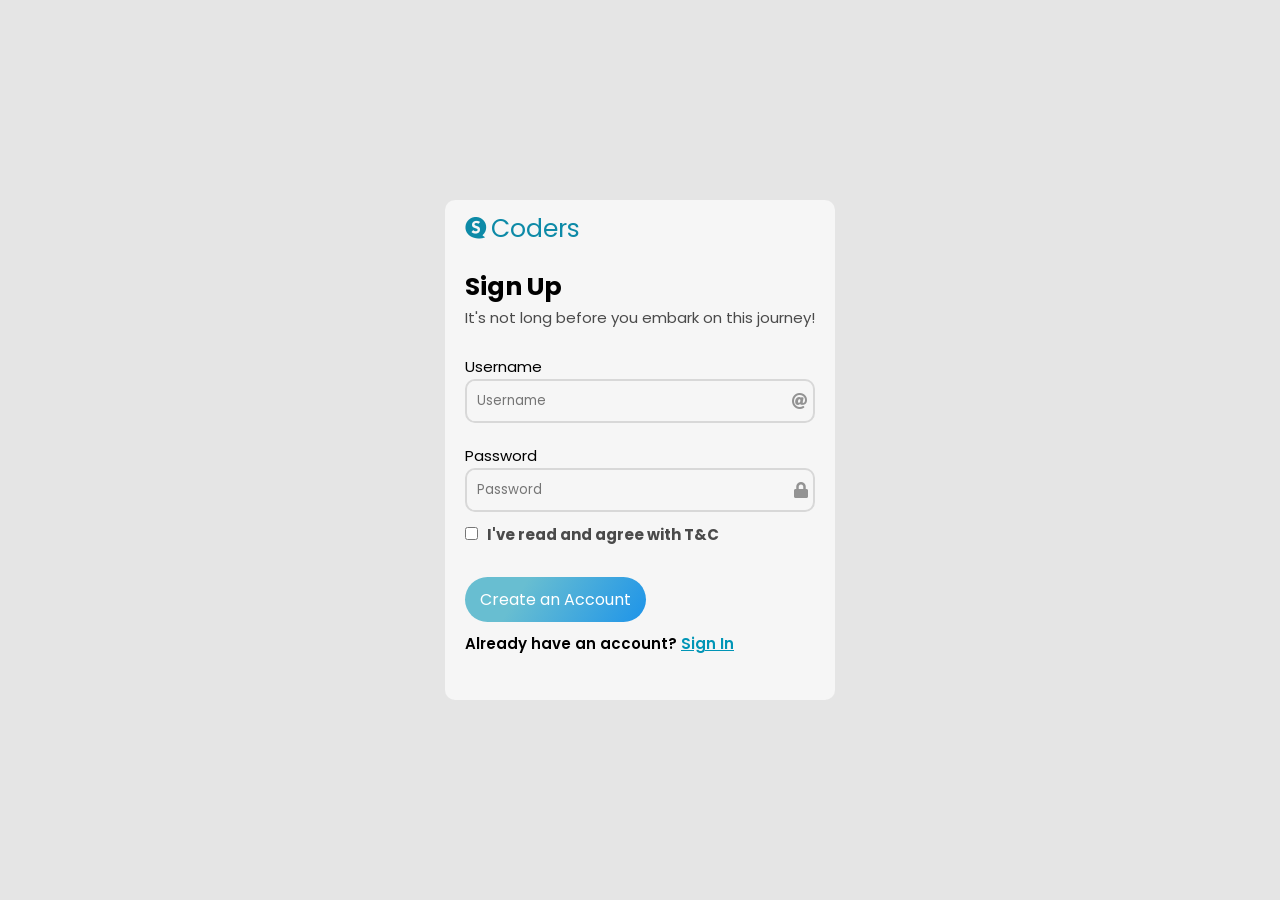
==== commit f5417f02: "Update index.html" ====
--- a/index.html
+++ b/index.html
@@ -1,788 +1,65 @@
 <!DOCTYPE html>
 <html lang="en">
-
-  <head>
+<head>
 
     <meta charset="utf-8">
     <meta name="viewport" content="width=device-width, initial-scale=1, shrink-to-fit=no">
-    <meta name="description" content="">
-    <meta name="author" content="">
-    <link href="https://fonts.googleapis.com/css?family=Poppins:100,200,300,400,500,600,700,800,900&display=swap" rel="stylesheet">
-    <link href="https://fonts.googleapis.com/css2?family=Dancing+Script:wght@400;500;600;700&display=swap" rel="stylesheet">
 
-    <title>Klassy Cafe - Restaurant HTML Template</title>
-<!--
-    
-TemplateMo 558 Klassy Cafe
+    <title>Klassy Cafe</title>
 
-https://templatemo.com/tm-558-klassy-cafe
-
--->
-    <!-- Additional CSS Files -->
     <link rel="stylesheet" type="text/css" href="assets/css/bootstrap.min.css">
-
     <link rel="stylesheet" type="text/css" href="assets/css/font-awesome.css">
-
     <link rel="stylesheet" href="assets/css/templatemo-klassy-cafe.css">
 
-    <link rel="stylesheet" href="assets/css/owl-carousel.css">
+</head>
 
-    <link rel="stylesheet" href="assets/css/lightbox.css">
+<body>
+  <header class="header-area header-sticky">
+    <div class="container">
+        <div class="row">
+            <div class="col-12">
+                <nav class="main-nav">
 
-    </head>
-    
-    <body>
-    
-    <!-- ***** Preloader Start ***** -->
-    <div id="preloader">
-        <div class="jumper">
-            <div></div>
-            <div></div>
-            <div></div>
-        </div>
-    </div>  
-    <!-- ***** Preloader End ***** -->
-    
-    
-    <!-- ***** Header Area Start ***** -->
-    <header class="header-area header-sticky">
-        <div class="container">
-            <div class="row">
-                <div class="col-12">
-                    <nav class="main-nav">
-                        <!-- ***** Logo Start ***** -->
-                        <a href="index.html" class="logo">
-                            <img src="assets/images/klassy-logo.png" align="klassy cafe html template">
-                        </a>
-                        <!-- ***** Logo End ***** -->
-                        <!-- ***** Menu Start ***** -->
-                        <ul class="nav">
-                            <li class="scroll-to-section"><a href="#top" class="active">Home</a></li>
-                            <li class="scroll-to-section"><a href="#about">About</a></li>
-                           	
-                        <!-- 
-                            <li class="submenu">
-                                <a href="javascript:;">Drop Down</a>
-                                <ul>
-                                    <li><a href="#">Drop Down Page 1</a></li>
-                                    <li><a href="#">Drop Down Page 2</a></li>
-                                    <li><a href="#">Drop Down Page 3</a></li>
-                                </ul>
-                            </li>
-                        -->
-                            <li class="scroll-to-section"><a href="#menu">Menu</a></li>
-                            <li class="scroll-to-section"><a href="#chefs">Chefs</a></li> 
-                            <li class="submenu">
-                                <a href="javascript:;">Features</a>
-                                <ul>
-                                    <li><a href="#">Features Page 1</a></li>
-                                    <li><a href="#">Features Page 2</a></li>
-                                    <li><a href="#">Features Page 3</a></li>
-                                    <li><a href="#">Features Page 4</a></li>
-                                </ul>
-                            </li>
-                            <!-- <li class=""><a rel="sponsored" href="https://templatemo.com" target="_blank">External URL</a></li> -->
-                            <li class="scroll-to-section"><a href="#reservation">Contact Us</a></li> 
-                        </ul>        
-                        <a class='menu-trigger'>
-                            <span>Menu</span>
-                        </a>
-                        <!-- ***** Menu End ***** -->
-                    </nav>
-                </div>
+                    <a href="index.html" class="logo">
+                        <img src="assets/images/klassy-logo.png" alt="logo">
+                    </a>
+
+                    <ul class="nav">
+                        <li><a href="#top" class="active">Home</a></li>
+                        <li><a href="#about">About</a></li>
+                        <li><a href="#menu">Menu</a></li>
+                        <li><a href="#reservation">Contact</a></li>
+                        <li><a href="dashboard/index.html">Dashboard</a></li>
+                        <li><a href="#" onclick="logout()">Logout</a></li>
+                    </ul>
+
+                </nav>
             </div>
-        </div>
-    </header>
-    <!-- ***** Header Area End ***** -->
+         </div>
+    </div>
+</header>
 
-    <!-- ***** Main Banner Area Start ***** -->
-    <div id="top">
-        <div class="container-fluid">
-            <div class="row">
-                <div class="col-lg-4">
-                    <div class="left-content">
-                        <div class="inner-content">
-                            <h4>KlassyCafe</h4>
-                            <h6>THE BEST EXPERIENCE</h6>
-                            <div class="main-white-button scroll-to-section">
-                                <a href="#reservation">Make A Reservation</a>
-                            </div>
-                        </div>
-                    </div>
-                </div>
-                <div class="col-lg-8">
-                    <div class="main-banner header-text">
-                        <div class="Modern-Slider">
-                          <!-- Item -->
-                          <div class="item">
-                            <div class="img-fill">
-                                <img src="assets/images/slide-01.jpg" alt="">
-                            </div>
-                          </div>
-                          <!-- // Item -->
-                          <!-- Item -->
-                          <div class="item">
-                            <div class="img-fill">
-                                <img src="assets/images/slide-02.jpg" alt="">
-                            </div>
-                          </div>
-                          <!-- // Item -->
-                          <!-- Item -->
-                          <div class="item">
-                            <div class="img-fill">
-                                <img src="assets/images/slide-03.jpg" alt="">
-                            </div>
-                          </div>
-                          <!-- // Item -->
-                        </div>
-                    </div>
-                </div>
-            </div>
-        </div>
-    </div>
-    <!-- ***** Main Banner Area End ***** -->
+<section style="padding-top:150px; text-align:center;">
+    <h1>Welcome To Klassy Cafe ☕</h1>
+    <p>You are successfully logged in.</p>
+</section>
 
-    <!-- ***** About Area Starts ***** -->
-    <section class="section" id="about">
-        <div class="container">
-            <div class="row">
-                <div class="col-lg-6 col-md-6 col-xs-12">
-                    <div class="left-text-content">
-                        <div class="section-heading">
-                            <h6>About Us</h6>
-                            <h2>We Leave A Delicious Memory For You</h2>
-                        </div>
-                        <p>Klassy Cafe is one of the best <a href="https://templatemo.com/tag/restaurant" target="_blank" rel="sponsored">restaurant HTML templates</a> with Bootstrap v4.5.2 CSS framework. You can download and feel free to use this website template layout for your restaurant business. You are allowed to use this template for commercial purposes. <br><br>You are NOT allowed to redistribute the template ZIP file on any template donwnload website. Please contact us for more information.</p>
-                        <div class="row">
-                            <div class="col-4">
-                                <img src="assets/images/about-thumb-01.jpg" alt="">
-                            </div>
-                            <div class="col-4">
-                                <img src="assets/images/about-thumb-02.jpg" alt="">
-                            </div>
-                            <div class="col-4">
-                                <img src="assets/images/about-thumb-03.jpg" alt="">
-                            </div>
-                        </div>
-                    </div>
-                </div>
-                <div class="col-lg-6 col-md-6 col-xs-12">
-                    <div class="right-content">
-                        <div class="thumb">
-                            <a rel="nofollow" href="http://youtube.com"><i class="fa fa-play"></i></a>
-                            <img src="assets/images/about-video-bg.jpg" alt="">
-                        </div>
-                    </div>
-                </div>
-            </div>
-        </div>
-    </section>
-    <!-- ***** About Area Ends ***** -->
+<script>
+// proteksi halaman
+if(localStorage.getItem("isLoggedIn") !== "true"){
+    window.location.href = "login/index.html";
+}
 
-    <!-- ***** Menu Area Starts ***** -->
-    <section class="section" id="menu">
-        <div class="container">
-            <div class="row">
-                <div class="col-lg-4">
-                    <div class="section-heading">
-                        <h6>Our Menu</h6>
-                        <h2>Our selection of cakes with quality taste</h2>
-                    </div>
-                </div>
-            </div>
-        </div>
-        <div class="menu-item-carousel">
-            <div class="col-lg-12">
-                <div class="owl-menu-item owl-carousel">
-                    <div class="item">
-                        <div class='card card1'>
-                            <div class="price"><h6>$14</h6></div>
-                            <div class='info'>
-                              <h1 class='title'>Chocolate Cake</h1>
-                              <p class='description'>Lorem ipsum dolor sit amet, consectetur adipiscing elit, sedii do eiusmod teme.</p>
-                              <div class="main-text-button">
-                                  <div class="scroll-to-section"><a href="#reservation">Make Reservation <i class="fa fa-angle-down"></i></a></div>
-                              </div>
-                            </div>
-                        </div>
-                    </div>
-                    <div class="item">
-                        <div class='card card2'>
-                            <div class="price"><h6>$22</h6></div>
-                            <div class='info'>
-                              <h1 class='title'>Klassy Pancake</h1>
-                              <p class='description'>Lorem ipsum dolor sit amet, consectetur adipiscing elit, sedii do eiusmod teme.</p>
-                              <div class="main-text-button">
-                                  <div class="scroll-to-section"><a href="#reservation">Make Reservation <i class="fa fa-angle-down"></i></a></div>
-                              </div>
-                            </div>
-                        </div>
-                    </div>
-                    <div class="item">
-                        <div class='card card3'>
-                            <div class="price"><h6>$18</h6></div>
-                            <div class='info'>
-                              <h1 class='title'>Tall Klassy Bread</h1>
-                              <p class='description'>Lorem ipsum dolor sit amet, consectetur adipiscing elit, sedii do eiusmod teme.</p>
-                              <div class="main-text-button">
-                                  <div class="scroll-to-section"><a href="#reservation">Make Reservation <i class="fa fa-angle-down"></i></a></div>
-                              </div>
-                            </div>
-                        </div>
-                    </div>
-                    <div class="item">
-                        <div class='card card4'>
-                            <div class="price"><h6>$10</h6></div>
-                            <div class='info'>
-                              <h1 class='title'>Blueberry CheeseCake</h1>
-                              <p class='description'>Lorem ipsum dolor sit amet, consectetur adipiscing elit, sedii do eiusmod teme.</p>
-                              <div class="main-text-button">
-                                  <div class="scroll-to-section"><a href="#reservation">Make Reservation <i class="fa fa-angle-down"></i></a></div>
-                              </div>
-                            </div>
-                        </div>
-                    </div>
-                    <div class="item">
-                        <div class='card card5'>
-                            <div class="price"><h6>$8.50</h6></div>
-                            <div class='info'>
-                              <h1 class='title'>Klassy Cup Cake</h1>
-                              <p class='description'>Lorem ipsum dolor sit amet, consectetur adipiscing elit, sedii do eiusmod teme.</p>
-                              <div class="main-text-button">
-                                  <div class="scroll-to-section"><a href="#reservation">Make Reservation <i class="fa fa-angle-down"></i></a></div>
-                              </div>
-                            </div>
-                        </div>
-                    </div>
-                    <div class="item">
-                        <div class='card card3'>
-                            <div class="price"><h6>$7.25</h6></div>
-                            <div class='info'>
-                              <h1 class='title'>Klassic Cake</h1>
-                              <p class='description'>Lorem ipsum dolor sit amet, consectetur adipiscing elit, sedii do eiusmod teme.</p>
-                              <div class="main-text-button">
-                                  <div class="scroll-to-section"><a href="#reservation">Make Reservation <i class="fa fa-angle-down"></i></a></div>
-                              </div>
-                            </div>
-                        </div>
-                    </div>
-                </div>
-            </div>
-        </div>
-    </section>
-    <!-- ***** Menu Area Ends ***** -->
+function logout(){
 
-    <!-- ***** Chefs Area Starts ***** -->
-    <section class="section" id="chefs">
-        <div class="container">
-            <div class="row">
-                <div class="col-lg-4 offset-lg-4 text-center">
-                    <div class="section-heading">
-                        <h6>Our Chefs</h6>
-                        <h2>We offer the best ingredients for you</h2>
-                    </div>
-                </div>
-            </div>
-            <div class="row">
-                <div class="col-lg-4">
-                    <div class="chef-item">
-                        <div class="thumb">
-                            <div class="overlay"></div>
-                            <ul class="social-icons">
-                                <li><a href="#"><i class="fa fa-facebook"></i></a></li>
-                                <li><a href="#"><i class="fa fa-twitter"></i></a></li>
-                                <li><a href="#"><i class="fa fa-instagram"></i></a></li>
-                            </ul>
-                            <img src="assets/images/chefs-01.jpg" alt="Chef #1">
-                        </div>
-                        <div class="down-content">
-                            <h4>Randy Walker</h4>
-                            <span>Pastry Chef</span>
-                        </div>
-                    </div>
-                </div>
-                <div class="col-lg-4">
-                    <div class="chef-item">
-                        <div class="thumb">
-                            <div class="overlay"></div>
-                            <ul class="social-icons">
-                                <li><a href="#"><i class="fa fa-facebook"></i></a></li>
-                                <li><a href="#"><i class="fa fa-twitter"></i></a></li>
-                                <li><a href="#"><i class="fa fa-behance"></i></a></li>
-                            </ul>
-                            <img src="assets/images/chefs-02.jpg" alt="Chef #2">
-                        </div>
-                        <div class="down-content">
-                            <h4>David Martin</h4>
-                            <span>Cookie Chef</span>
-                        </div>
-                    </div>
-                </div>
-                <div class="col-lg-4">
-                    <div class="chef-item">
-                        <div class="thumb">
-                            <div class="overlay"></div>
-                            <ul class="social-icons">
-                                <li><a href="#"><i class="fa fa-facebook"></i></a></li>
-                                <li><a href="#"><i class="fa fa-twitter"></i></a></li>
-                                <li><a href="#"><i class="fa fa-google"></i></a></li>
-                            </ul>
-                            <img src="assets/images/chefs-03.jpg" alt="Chef #3">
-                        </div>
-                        <div class="down-content">
-                            <h4>Peter Perkson</h4>
-                            <span>Pancake Chef</span>
-                        </div>
-                    </div>
-                </div>
-            </div>
-        </div>
-    </section>
-    <!-- ***** Chefs Area Ends ***** -->
+    localStorage.removeItem("isLoggedIn");
 
-    <!-- ***** Reservation Us Area Starts ***** -->
-    <section class="section" id="reservation">
-        <div class="container">
-            <div class="row">
-                <div class="col-lg-6 align-self-center">
-                    <div class="left-text-content">
-                        <div class="section-heading">
-                            <h6>Contact Us</h6>
-                            <h2>Here You Can Make A Reservation Or Just walkin to our cafe</h2>
-                        </div>
-                        <p>Donec pretium est orci, non vulputate arcu hendrerit a. Fusce a eleifend riqsie, namei sollicitudin urna diam, sed commodo purus porta ut.</p>
-                        <div class="row">
-                            <div class="col-lg-6">
-                                <div class="phone">
-                                    <i class="fa fa-phone"></i>
-                                    <h4>Phone Numbers</h4>
-                                    <span><a href="#">080-090-0990</a><br><a href="#">080-090-0880</a></span>
-                                </div>
-                            </div>
-                            <div class="col-lg-6">
-                                <div class="message">
-                                    <i class="fa fa-envelope"></i>
-                                    <h4>Emails</h4>
-                                    <span><a href="#">hello@company.com</a><br><a href="#">info@company.com</a></span>
-                                </div>
-                            </div>
-                        </div>
-                    </div>
-                </div>
-                <div class="col-lg-6">
-                    <div class="contact-form">
-                        <form id="contact" action="" method="post">
-                          <div class="row">
-                            <div class="col-lg-12">
-                                <h4>Table Reservation</h4>
-                            </div>
-                            <div class="col-lg-6 col-sm-12">
-                              <fieldset>
-                                <input name="name" type="text" id="name" placeholder="Your Name*" required="">
-                              </fieldset>
-                            </div>
-                            <div class="col-lg-6 col-sm-12">
-                              <fieldset>
-                              <input name="email" type="text" id="email" pattern="[^ @]*@[^ @]*" placeholder="Your Email Address" required="">
-                            </fieldset>
-                            </div>
-                            <div class="col-lg-6 col-sm-12">
-                              <fieldset>
-                                <input name="phone" type="text" id="phone" placeholder="Phone Number*" required="">
-                              </fieldset>
-                            </div>
-                            <div class="col-md-6 col-sm-12">
-                              <fieldset>
-                                <select value="number-guests" name="number-guests" id="number-guests">
-                                    <option value="number-guests">Number Of Guests</option>
-                                    <option name="1" id="1">1</option>
-                                    <option name="2" id="2">2</option>
-                                    <option name="3" id="3">3</option>
-                                    <option name="4" id="4">4</option>
-                                    <option name="5" id="5">5</option>
-                                    <option name="6" id="6">6</option>
-                                    <option name="7" id="7">7</option>
-                                    <option name="8" id="8">8</option>
-                                    <option name="9" id="9">9</option>
-                                    <option name="10" id="10">10</option>
-                                    <option name="11" id="11">11</option>
-                                    <option name="12" id="12">12</option>
-                                </select>
-                              </fieldset>
-                            </div>
-                            <div class="col-lg-6">
-                                <div id="filterDate2">    
-                                  <div class="input-group date" data-date-format="dd/mm/yyyy">
-                                    <input  name="date" id="date" type="text" class="form-control" placeholder="dd/mm/yyyy">
-                                    <div class="input-group-addon" >
-                                      <span class="glyphicon glyphicon-th"></span>
-                                    </div>
-                                  </div>
-                                </div>   
-                            </div>
-                            <div class="col-md-6 col-sm-12">
-                              <fieldset>
-                                <select value="time" name="time" id="time">
-                                    <option value="time">Time</option>
-                                    <option name="Breakfast" id="Breakfast">Breakfast</option>
-                                    <option name="Lunch" id="Lunch">Lunch</option>
-                                    <option name="Dinner" id="Dinner">Dinner</option>
-                                </select>
-                              </fieldset>
-                            </div>
-                            <div class="col-lg-12">
-                              <fieldset>
-                                <textarea name="message" rows="6" id="message" placeholder="Message" required=""></textarea>
-                              </fieldset>
-                            </div>
-                            <div class="col-lg-12">
-                              <fieldset>
-                                <button type="submit" id="form-submit" class="main-button-icon">Make A Reservation</button>
-                              </fieldset>
-                            </div>
-                          </div>
-                        </form>
-                    </div>
-                </div>
-            </div>
-        </div>
-    </section>
-    <!-- ***** Reservation Area Ends ***** -->
+    alert("Logout berhasil!");
 
-    <!-- ***** Menu Area Starts ***** -->
-    <section class="section" id="offers">
-        <div class="container">
-            <div class="row">
-                <div class="col-lg-4 offset-lg-4 text-center">
-                    <div class="section-heading">
-                        <h6>Klassy Week</h6>
-                        <h2>This Week’s Special Meal Offers</h2>
-                    </div>
-                </div>
-            </div>
-            <div class="row">
-                <div class="col-lg-12">
-                    <div class="row" id="tabs">
-                        <div class="col-lg-12">
-                            <div class="heading-tabs">
-                                <div class="row">
-                                    <div class="col-lg-6 offset-lg-3">
-                                        <ul>
-                                          <li><a href='#tabs-1'><img src="assets/images/tab-icon-01.png" alt="">Breakfast</a></li>
-                                          <li><a href='#tabs-2'><img src="assets/images/tab-icon-02.png" alt="">Lunch</a></a></li>
-                                          <li><a href='#tabs-3'><img src="assets/images/tab-icon-03.png" alt="">Dinner</a></a></li>
-                                        </ul>
-                                    </div>
-                                </div>
-                            </div>
-                        </div>
-                        <div class="col-lg-12">
-                            <section class='tabs-content'>
-                                <article id='tabs-1'>
-                                    <div class="row">
-                                        <div class="col-lg-6">
-                                            <div class="row">
-                                                <div class="left-list">
-                                                    <div class="col-lg-12">
-                                                        <div class="tab-item">
-                                                            <img src="assets/images/tab-item-01.png" alt="">
-                                                            <h4>Fresh Chicken Salad</h4>
-                                                            <p>Lorem ipsum dolor sit amet, consectetur koit adipiscing elit, sed do.</p>
-                                                            <div class="price">
-                                                                <h6>$10.50</h6>
-                                                            </div>
-                                                        </div>
-                                                    </div>
-                                                    <div class="col-lg-12">
-                                                        <div class="tab-item">
-                                                            <img src="assets/images/tab-item-02.png" alt="">
-                                                            <h4>Orange Juice</h4>
-                                                            <p>Lorem ipsum dolor sit amet, consectetur koit adipiscing elit, sed do.</p>
-                                                            <div class="price">
-                                                                <h6>$8.50</h6>
-                                                            </div>
-                                                        </div>
-                                                    </div>
-                                                    <div class="col-lg-12">
-                                                        <div class="tab-item">
-                                                            <img src="assets/images/tab-item-03.png" alt="">
-                                                            <h4>Fruit Salad</h4>
-                                                            <p>Lorem ipsum dolor sit amet, consectetur koit adipiscing elit, sed do.</p>
-                                                            <div class="price">
-                                                                <h6>$9.90</h6>
-                                                            </div>
-                                                        </div>
-                                                    </div>
-                                                </div>
-                                            </div>
-                                        </div>
-                                        <div class="col-lg-6">
-                                            <div class="row">
-                                                <div class="right-list">
-                                                    <div class="col-lg-12">
-                                                        <div class="tab-item">
-                                                            <img src="assets/images/tab-item-04.png" alt="">
-                                                            <h4>Eggs Omelette</h4>
-                                                            <p>Lorem ipsum dolor sit amet, consectetur koit adipiscing elit, sed do.</p>
-                                                            <div class="price">
-                                                                <h6>$6.50</h6>
-                                                            </div>
-                                                        </div>
-                                                    </div>
-                                                    <div class="col-lg-12">
-                                                        <div class="tab-item">
-                                                            <img src="assets/images/tab-item-05.png" alt="">
-                                                            <h4>Dollma Pire</h4>
-                                                            <p>Lorem ipsum dolor sit amet, consectetur koit adipiscing elit, sed do.</p>
-                                                            <div class="price">
-                                                                <h6>$5.00</h6>
-                                                            </div>
-                                                        </div>
-                                                    </div>
-                                                    <div class="col-lg-12">
-                                                        <div class="tab-item">
-                                                            <img src="assets/images/tab-item-06.png" alt="">
-                                                            <h4>Omelette & Cheese</h4>
-                                                            <p>Lorem ipsum dolor sit amet, consectetur koit adipiscing elit, sed do.</p>
-                                                            <div class="price">
-                                                                <h6>$4.10</h6>
-                                                            </div>
-                                                        </div>
-                                                    </div>
-                                                </div>
-                                            </div>
-                                        </div>
-                                    </div>
-                                </article>  
-                                <article id='tabs-2'>
-                                    <div class="row">
-                                        <div class="col-lg-6">
-                                            <div class="row">
-                                                <div class="left-list">
-                                                    <div class="col-lg-12">
-                                                        <div class="tab-item">
-                                                            <img src="assets/images/tab-item-04.png" alt="">
-                                                            <h4>Eggs Omelette</h4>
-                                                            <p>Lorem ipsum dolor sit amet, consectetur koit adipiscing elit, sed do.</p>
-                                                            <div class="price">
-                                                                <h6>$14</h6>
-                                                            </div>
-                                                        </div>
-                                                    </div>
-                                                    <div class="col-lg-12">
-                                                        <div class="tab-item">
-                                                            <img src="assets/images/tab-item-05.png" alt="">
-                                                            <h4>Dollma Pire</h4>
-                                                            <p>Lorem ipsum dolor sit amet, consectetur koit adipiscing elit, sed do.</p>
-                                                            <div class="price">
-                                                                <h6>$18</h6>
-                                                            </div>
-                                                        </div>
-                                                    </div>
-                                                    <div class="col-lg-12">
-                                                        <div class="tab-item">
-                                                            <img src="assets/images/tab-item-06.png" alt="">
-                                                            <h4>Omelette & Cheese</h4>
-                                                            <p>Lorem ipsum dolor sit amet, consectetur koit adipiscing elit, sed do.</p>
-                                                            <div class="price">
-                                                                <h6>$22</h6>
-                                                            </div>
-                                                        </div>
-                                                    </div>
-                                                </div>
-                                            </div>
-                                        </div>
-                                        <div class="col-lg-6">
-                                            <div class="row">
-                                                <div class="right-list">
-                                                    <div class="col-lg-12">
-                                                        <div class="tab-item">
-                                                            <img src="assets/images/tab-item-01.png" alt="">
-                                                            <h4>Fresh Chicken Salad</h4>
-                                                            <p>Lorem ipsum dolor sit amet, consectetur koit adipiscing elit, sed do.</p>
-                                                            <div class="price">
-                                                                <h6>$10</h6>
-                                                            </div>
-                                                        </div>
-                                                    </div>
-                                                    <div class="col-lg-12">
-                                                        <div class="tab-item">
-                                                            <img src="assets/images/tab-item-02.png" alt="">
-                                                            <h4>Orange Juice</h4>
-                                                            <p>Lorem ipsum dolor sit amet, consectetur koit adipiscing elit, sed do.</p>
-                                                            <div class="price">
-                                                                <h6>$20</h6>
-                                                            </div>
-                                                        </div>
-                                                    </div>
-                                                    <div class="col-lg-12">
-                                                        <div class="tab-item">
-                                                            <img src="assets/images/tab-item-03.png" alt="">
-                                                            <h4>Fruit Salad</h4>
-                                                            <p>Lorem ipsum dolor sit amet, consectetur koit adipiscing elit, sed do.</p>
-                                                            <div class="price">
-                                                                <h6>$30</h6>
-                                                            </div>
-                                                        </div>
-                                                    </div>
-                                                </div>
-                                            </div>
-                                        </div>
-                                    </div>
-                                </article>  
-                                <article id='tabs-3'>
-                                    <div class="row">
-                                        <div class="col-lg-6">
-                                            <div class="row">
-                                                <div class="left-list">
-                                                    <div class="col-lg-12">
-                                                        <div class="tab-item">
-                                                            <img src="assets/images/tab-item-05.png" alt="">
-                                                            <h4>Eggs Omelette</h4>
-                                                            <p>Lorem ipsum dolor sit amet, consectetur koit adipiscing elit, sed do.</p>
-                                                            <div class="price">
-                                                                <h6>$14</h6>
-                                                            </div>
-                                                        </div>
-                                                    </div>
-                                                    <div class="col-lg-12">
-                                                        <div class="tab-item">
-                                                            <img src="assets/images/tab-item-03.png" alt="">
-                                                            <h4>Orange Juice</h4>
-                                                            <p>Lorem ipsum dolor sit amet, consectetur koit adipiscing elit, sed do.</p>
-                                                            <div class="price">
-                                                                <h6>$18</h6>
-                                                            </div>
-                                                        </div>
-                                                    </div>
-                                                    <div class="col-lg-12">
-                                                        <div class="tab-item">
-                                                            <img src="assets/images/tab-item-02.png" alt="">
-                                                            <h4>Fruit Salad</h4>
-                                                            <p>Lorem ipsum dolor sit amet, consectetur koit adipiscing elit, sed do.</p>
-                                                            <div class="price">
-                                                                <h6>$10</h6>
-                                                            </div>
-                                                        </div>
-                                                    </div>
-                                                </div>
-                                            </div>
-                                        </div>
-                                        <div class="col-lg-6">
-                                            <div class="row">
-                                                <div class="right-list">
-                                                    <div class="col-lg-12">
-                                                        <div class="tab-item">
-                                                            <img src="assets/images/tab-item-06.png" alt="">
-                                                            <h4>Fresh Chicken Salad</h4>
-                                                            <p>Lorem ipsum dolor sit amet, consectetur koit adipiscing elit, sed do.</p>
-                                                            <div class="price">
-                                                                <h6>$8.50</h6>
-                                                            </div>
-                                                        </div>
-                                                    </div>
-                                                    <div class="col-lg-12">
-                                                        <div class="tab-item">
-                                                            <img src="assets/images/tab-item-01.png" alt="">
-                                                            <h4>Dollma Pire</h4>
-                                                            <p>Lorem ipsum dolor sit amet, consectetur koit adipiscing elit, sed do.</p>
-                                                            <div class="price">
-                                                                <h6>$9</h6>
-                                                            </div>
-                                                        </div>
-                                                    </div>
-                                                    <div class="col-lg-12">
-                                                        <div class="tab-item">
-                                                            <img src="assets/images/tab-item-04.png" alt="">
-                                                            <h4>Omelette & Cheese</h4>
-                                                            <p>Lorem ipsum dolor sit amet, consectetur koit adipiscing elit, sed do.</p>
-                                                            <div class="price">
-                                                                <h6>$11</h6>
-                                                            </div>
-                                                        </div>
-                                                    </div>
-                                                </div>
-                                            </div>
-                                        </div>
-                                    </div>
-                                </article>   
-                            </section>
-                        </div>
-                    </div>
-                </div>
-            </div>
-        </div>
-    </section>
-    <!-- ***** Chefs Area Ends ***** --> 
-    
-    <!-- ***** Footer Start ***** -->
-    <footer>
-        <div class="container">
-            <div class="row">
-                <div class="col-lg-4 col-xs-12">
-                    <div class="right-text-content">
-                            <ul class="social-icons">
-                                <li><a href="#"><i class="fa fa-facebook"></i></a></li>
-                                <li><a href="#"><i class="fa fa-twitter"></i></a></li>
-                                <li><a href="#"><i class="fa fa-linkedin"></i></a></li>
-                                <li><a href="#"><i class="fa fa-instagram"></i></a></li>
-                            </ul>
-                    </div>
-                </div>
-                <div class="col-lg-4">
-                    <div class="logo">
-                        <a href="index.html"><img src="assets/images/white-logo.png" alt=""></a>
-                    </div>
-                </div>
-                <div class="col-lg-4 col-xs-12">
-                    <div class="left-text-content">
-                        <p>© Copyright Klassy Cafe Co.
-                        
-                        <br>Design: TemplateMo</p>
-                    </div>
-                </div>
-            </div>
-        </div>
-    </footer>
+    window.location.href = "login/index.html";
+}
 
-    <!-- jQuery -->
-    <script src="assets/js/jquery-2.1.0.min.js"></script>
+</script>
 
-    <!-- Bootstrap -->
-    <script src="assets/js/popper.js"></script>
-    <script src="assets/js/bootstrap.min.js"></script>
-
-    <!-- Plugins -->
-    <script src="assets/js/owl-carousel.js"></script>
-    <script src="assets/js/accordions.js"></script>
-    <script src="assets/js/datepicker.js"></script>
-    <script src="assets/js/scrollreveal.min.js"></script>
-    <script src="assets/js/waypoints.min.js"></script>
-    <script src="assets/js/jquery.counterup.min.js"></script>
-    <script src="assets/js/imgfix.min.js"></script> 
-    <script src="assets/js/slick.js"></script> 
-    <script src="assets/js/lightbox.js"></script> 
-    <script src="assets/js/isotope.js"></script> 
-    
-    <!-- Global Init -->
-    <script src="assets/js/custom.js"></script>
-    <script>
-
-        $(function() {
-            var selectedClass = "";
-            $("p").click(function(){
-            selectedClass = $(this).attr("data-rel");
-            $("#portfolio").fadeTo(50, 0.1);
-                $("#portfolio div").not("."+selectedClass).fadeOut();
-            setTimeout(function() {
-              $("."+selectedClass).fadeIn();
-              $("#portfolio").fadeTo(50, 1);
-            }, 500);
-                
-            });
-        });
-
-    </script>
-      <script src="login/js/welcome.js"></script>
-  </body>
+</body>
 </html>
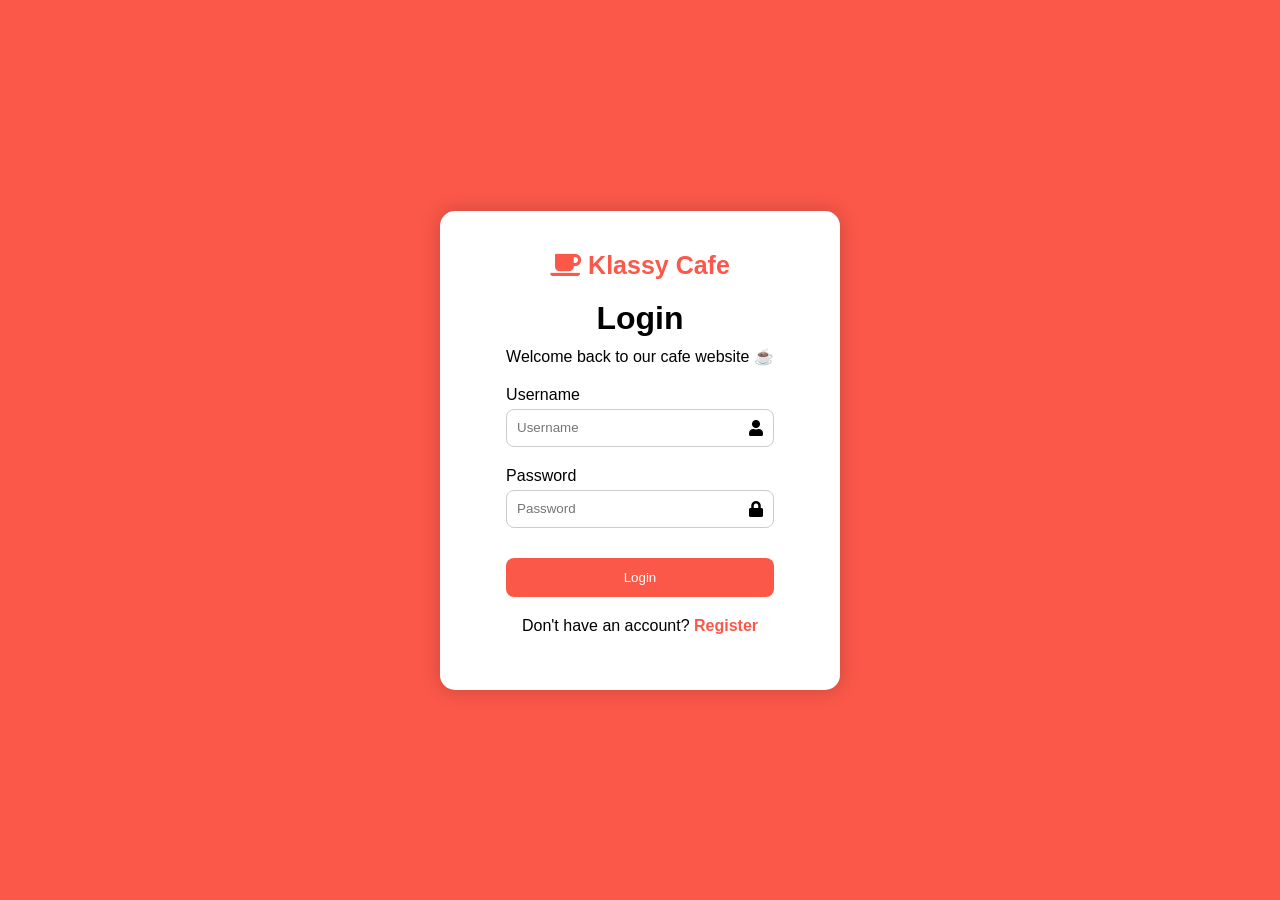
==== commit 290cb78e: "Update index.html" ====
--- a/index.html
+++ b/index.html
@@ -1,65 +1,404 @@
 <!DOCTYPE html>
 <html lang="en">
+
 <head>
 
-    <meta charset="utf-8">
-    <meta name="viewport" content="width=device-width, initial-scale=1, shrink-to-fit=no">
-
-    <title>Klassy Cafe</title>
-
-    <link rel="stylesheet" type="text/css" href="assets/css/bootstrap.min.css">
-    <link rel="stylesheet" type="text/css" href="assets/css/font-awesome.css">
-    <link rel="stylesheet" href="assets/css/templatemo-klassy-cafe.css">
+    <meta charset="UTF-8">
+    <meta name="viewport" content="width=device-width, initial-scale=1.0">
+
+    <title>Favor Heritage Café</title>
+
+    <!-- Bootstrap -->
+    <link rel="stylesheet" href="assets/css/bootstrap.min.css">
+
+    <!-- Font Awesome -->
+    <link rel="stylesheet" href="assets/css/font-awesome.css">
+
+    <!-- Google Font -->
+    <link href="https://fonts.googleapis.com/css2?family=Poppins:wght@300;400;500;600;700&display=swap" rel="stylesheet">
+
+    <style>
+
+        *{
+            margin:0;
+            padding:0;
+            box-sizing:border-box;
+            font-family:'Poppins', sans-serif;
+        }
+
+        body{
+            background:#050505;
+            color:white;
+            overflow-x:hidden;
+        }
+
+        /* Navbar */
+
+        .navbar{
+            position:fixed;
+            top:0;
+            width:100%;
+            z-index:999;
+            background:rgba(0,0,0,0.7);
+            backdrop-filter:blur(10px);
+            padding:20px 60px;
+            display:flex;
+            justify-content:space-between;
+            align-items:center;
+            border-bottom:1px solid rgba(255,255,255,0.1);
+        }
+
+        .logo{
+            font-size:28px;
+            font-weight:700;
+            color:#ffcc70;
+            letter-spacing:3px;
+            text-decoration:none;
+        }
+
+        .navbar ul{
+            display:flex;
+            list-style:none;
+            gap:30px;
+        }
+
+        .navbar ul li a{
+            color:white;
+            text-decoration:none;
+            transition:0.3s;
+        }
+
+        .navbar ul li a:hover{
+            color:#ff4ecd;
+        }
+
+        /* Hero */
+
+        .hero{
+            height:100vh;
+            background:
+            linear-gradient(rgba(0,0,0,0.6), rgba(0,0,0,0.8)),
+            url('https://images.unsplash.com/photo-1517248135467-4c7edcad34c4?q=80&w=2070');
+            background-size:cover;
+            background-position:center;
+            display:flex;
+            justify-content:center;
+            align-items:center;
+            text-align:center;
+            padding:20px;
+            position:relative;
+        }
+
+        .hero::before{
+            content:'';
+            position:absolute;
+            width:300px;
+            height:300px;
+            background:#ff00c8;
+            filter:blur(150px);
+            top:100px;
+            left:100px;
+            opacity:0.3;
+        }
+
+        .hero::after{
+            content:'';
+            position:absolute;
+            width:300px;
+            height:300px;
+            background:#00e1ff;
+            filter:blur(150px);
+            bottom:100px;
+            right:100px;
+            opacity:0.3;
+        }
+
+        .hero-content{
+            position:relative;
+            z-index:2;
+            max-width:800px;
+        }
+
+        .hero h1{
+            font-size:80px;
+            font-weight:800;
+            margin-bottom:20px;
+        }
+
+        .hero span{
+            background:linear-gradient(to right,#ffcc70,#ff4ecd,#8b5cf6);
+            -webkit-background-clip:text;
+            -webkit-text-fill-color:transparent;
+        }
+
+        .hero p{
+            color:#ddd;
+            font-size:20px;
+            line-height:1.8;
+            margin-bottom:40px;
+        }
+
+        .btn-custom{
+            padding:15px 40px;
+            border:none;
+            border-radius:15px;
+            background:linear-gradient(to right,#ffcc70,#ff4ecd);
+            color:black;
+            font-weight:700;
+            cursor:pointer;
+            transition:0.3s;
+        }
+
+        .btn-custom:hover{
+            transform:scale(1.05);
+        }
+
+        /* Menu */
+
+        .menu{
+            padding:100px 50px;
+        }
+
+        .section-title{
+            text-align:center;
+            margin-bottom:60px;
+        }
+
+        .section-title h2{
+            font-size:50px;
+            font-weight:700;
+        }
+
+        .cards{
+            display:grid;
+            grid-template-columns:repeat(auto-fit,minmax(300px,1fr));
+            gap:30px;
+        }
+
+        .card{
+            background:#111;
+            border:1px solid rgba(255,255,255,0.1);
+            border-radius:25px;
+            overflow:hidden;
+            transition:0.3s;
+        }
+
+        .card:hover{
+            transform:translateY(-10px);
+            box-shadow:0 0 30px rgba(255,0,200,0.3);
+        }
+
+        .card img{
+            width:100%;
+            height:250px;
+            object-fit:cover;
+        }
+
+        .card-content{
+            padding:25px;
+        }
+
+        .card-content h3{
+            margin-bottom:15px;
+        }
+
+        .card-content p{
+            color:#bbb;
+        }
+
+        .price{
+            margin-top:20px;
+            color:#ffcc70;
+            font-size:22px;
+            font-weight:700;
+        }
+
+        /* Footer */
+
+        footer{
+            padding:40px;
+            text-align:center;
+            border-top:1px solid rgba(255,255,255,0.1);
+            color:#888;
+        }
+
+        @media(max-width:768px){
+
+            .navbar{
+                padding:20px;
+                flex-direction:column;
+                gap:20px;
+            }
+
+            .hero h1{
+                font-size:50px;
+            }
+
+            .hero p{
+                font-size:16px;
+            }
+
+        }
+
+    </style>
 
 </head>
 
 <body>
-  <header class="header-area header-sticky">
-    <div class="container">
-        <div class="row">
-            <div class="col-12">
-                <nav class="main-nav">
-
-                    <a href="index.html" class="logo">
-                        <img src="assets/images/klassy-logo.png" alt="logo">
-                    </a>
-
-                    <ul class="nav">
-                        <li><a href="#top" class="active">Home</a></li>
-                        <li><a href="#about">About</a></li>
-                        <li><a href="#menu">Menu</a></li>
-                        <li><a href="#reservation">Contact</a></li>
-                        <li><a href="dashboard/index.html">Dashboard</a></li>
-                        <li><a href="#" onclick="logout()">Logout</a></li>
-                    </ul>
-
-                </nav>
+
+    <!-- Navbar -->
+
+    <div class="navbar">
+
+        <a href="#" class="logo">
+            FAVOR HERITAGE
+        </a>
+
+        <ul>
+            <li><a href="#">Home</a></li>
+            <li><a href="#menu">Menu</a></li>
+            <li><a href="#">Gallery</a></li>
+            <li><a href="#">Contact</a></li>
+            <li><a href="dashboard/index.html">Dashboard</a></li>
+            <li><a href="#" onclick="logout()">Logout</a></li>
+        </ul>
+
+    </div>
+
+    <!-- Hero -->
+
+    <section class="hero">
+
+        <div class="hero-content">
+
+            <h1>
+                FAVOR <span>HERITAGE</span>
+            </h1>
+
+            <p>
+                Café premium bernuansa gelap elegan dengan pizza Italia,
+                kopi artisan, dan lampu neon warna-warni yang menciptakan
+                suasana malam sempurna.
+            </p>
+
+            <button class="btn-custom">
+                Explore Menu
+            </button>
+
+        </div>
+
+    </section>
+
+    <!-- Menu -->
+
+    <section class="menu" id="menu">
+
+        <div class="section-title">
+            <h2>Popular Menu</h2>
+        </div>
+
+        <div class="cards">
+
+            <!-- Pizza -->
+
+            <div class="card">
+
+                <img src="https://images.unsplash.com/photo-1513104890138-7c749659a591?q=80&w=1200">
+
+                <div class="card-content">
+
+                    <h3>Truffle Pepperoni Pizza</h3>
+
+                    <p>
+                        Pizza autentik Italia dengan pepperoni premium
+                        dan aroma truffle khas Favor Heritage.
+                    </p>
+
+                    <div class="price">
+                        Rp85.000
+                    </div>
+
+                </div>
+
             </div>
-         </div>
-    </div>
-</header>
-
-<section style="padding-top:150px; text-align:center;">
-    <h1>Welcome To Klassy Cafe ☕</h1>
-    <p>You are successfully logged in.</p>
-</section>
-
-<script>
-// proteksi halaman
-if(localStorage.getItem("isLoggedIn") !== "true"){
-    window.location.href = "login/index.html";
-}
-
-function logout(){
-
-    localStorage.removeItem("isLoggedIn");
-
-    alert("Logout berhasil!");
-
-    window.location.href = "login/index.html";
-}
-
-</script>
+
+            <!-- Coffee -->
+
+            <div class="card">
+
+                <img src="https://images.unsplash.com/photo-1495474472287-4d71bcdd2085?q=80&w=1200">
+
+                <div class="card-content">
+
+                    <h3>Velvet Espresso</h3>
+
+                    <p>
+                        Espresso premium dengan aroma smoky dan rasa
+                        kopi yang hangat.
+                    </p>
+
+                    <div class="price">
+                        Rp32.000
+                    </div>
+
+                </div>
+
+            </div>
+
+            <!-- Pasta -->
+
+            <div class="card">
+
+                <img src="https://images.unsplash.com/photo-1621996346565-e3dbc646d9a9?q=80&w=1200">
+
+                <div class="card-content">
+
+                    <h3>Black Pasta Alfredo</h3>
+
+                    <p>
+                        Pasta creamy tinta cumi dengan parmesan
+                        dan smoked beef.
+                    </p>
+
+                    <div class="price">
+                        Rp78.000
+                    </div>
+
+                </div>
+
+            </div>
+
+        </div>
+
+    </section>
+
+    <!-- Footer -->
+
+    <footer>
+        © 2026 Favor Heritage Café • Dark Italian Night Experience
+    </footer>
+
+    <script>
+
+        // Proteksi halaman login
+
+        if(localStorage.getItem("isLoggedIn") !== "true"){
+            window.location.href = "login/index.html";
+        }
+
+        // Logout
+
+        function logout(){
+
+            localStorage.removeItem("isLoggedIn");
+
+            alert("Logout berhasil!");
+
+            window.location.href = "login/index.html";
+
+        }
+
+    </script>
 
 </body>
 </html>
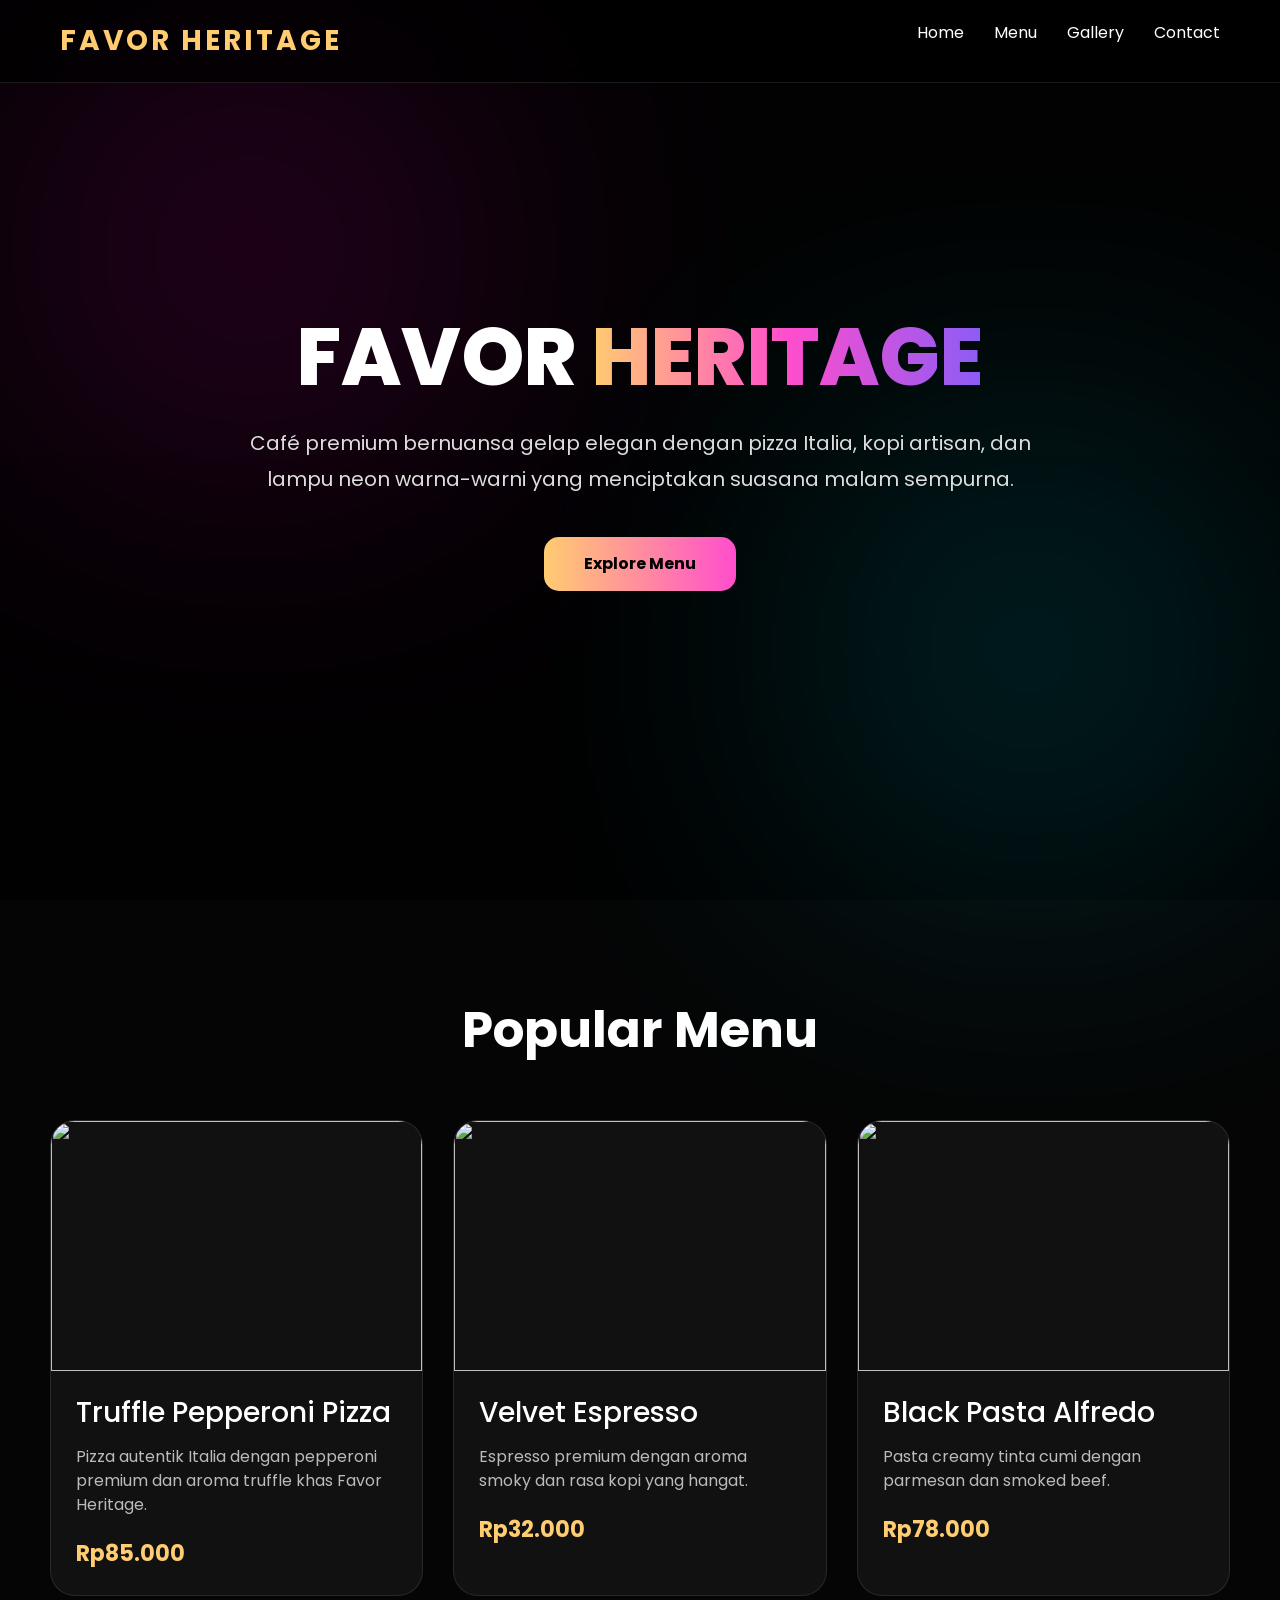
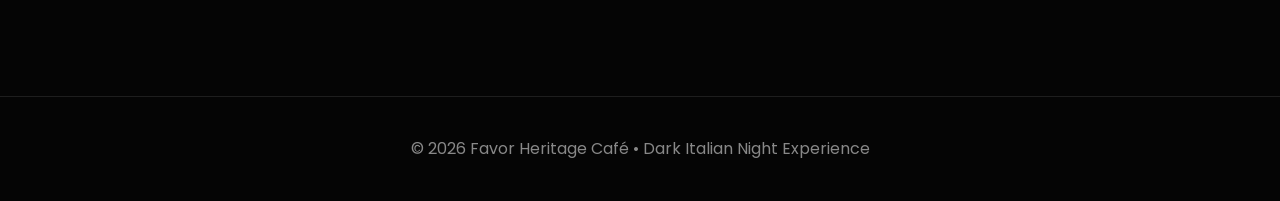
==== commit 817555a9: "Update index.html" ====
--- a/index.html
+++ b/index.html
@@ -259,8 +259,6 @@
             <li><a href="#menu">Menu</a></li>
             <li><a href="#">Gallery</a></li>
             <li><a href="#">Contact</a></li>
-            <li><a href="dashboard/index.html">Dashboard</a></li>
-            <li><a href="#" onclick="logout()">Logout</a></li>
         </ul>
 
     </div>
@@ -378,27 +376,7 @@
         © 2026 Favor Heritage Café • Dark Italian Night Experience
     </footer>
 
-    <script>
-
-        // Proteksi halaman login
-
-        if(localStorage.getItem("isLoggedIn") !== "true"){
-            window.location.href = "login/index.html";
-        }
-
-        // Logout
-
-        function logout(){
-
-            localStorage.removeItem("isLoggedIn");
-
-            alert("Logout berhasil!");
-
-            window.location.href = "login/index.html";
-
-        }
-
-    </script>
+    <script src="templatemo-maison-doree.js"></script>
 
 </body>
 </html>
